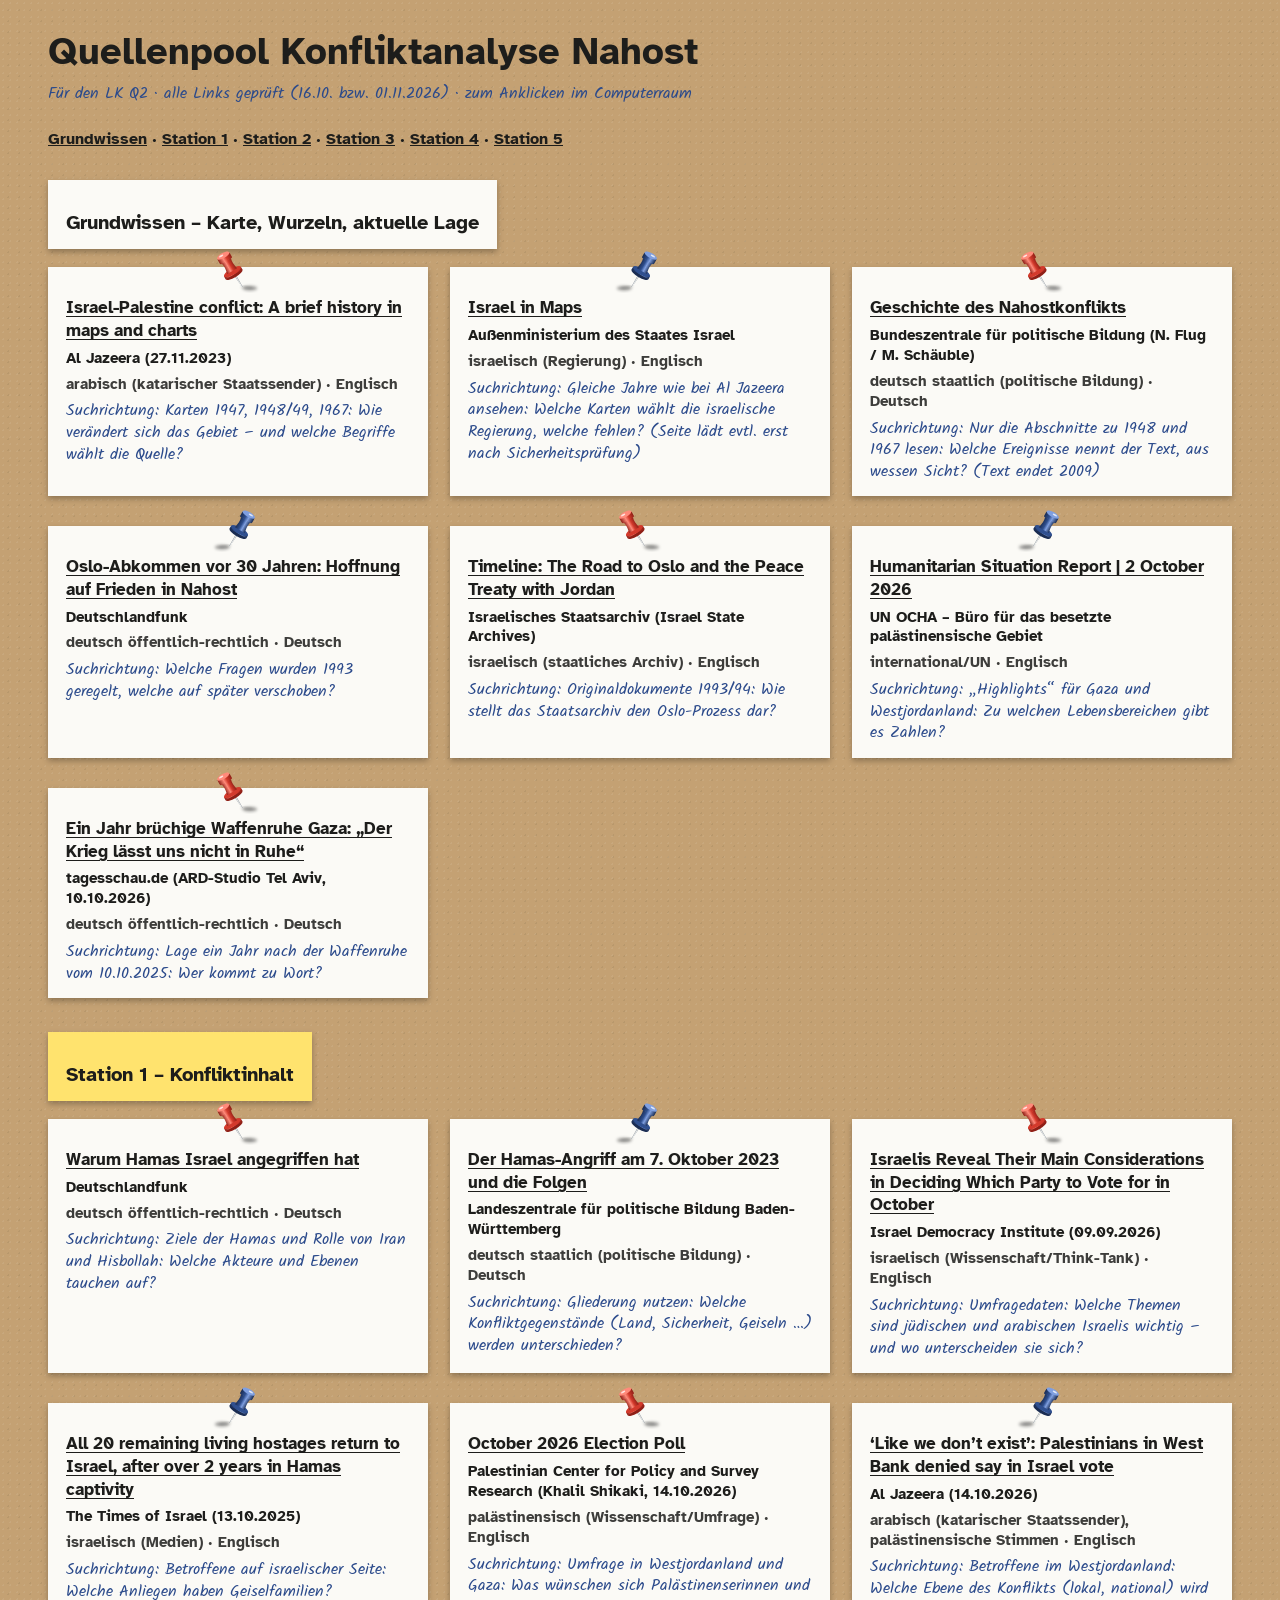
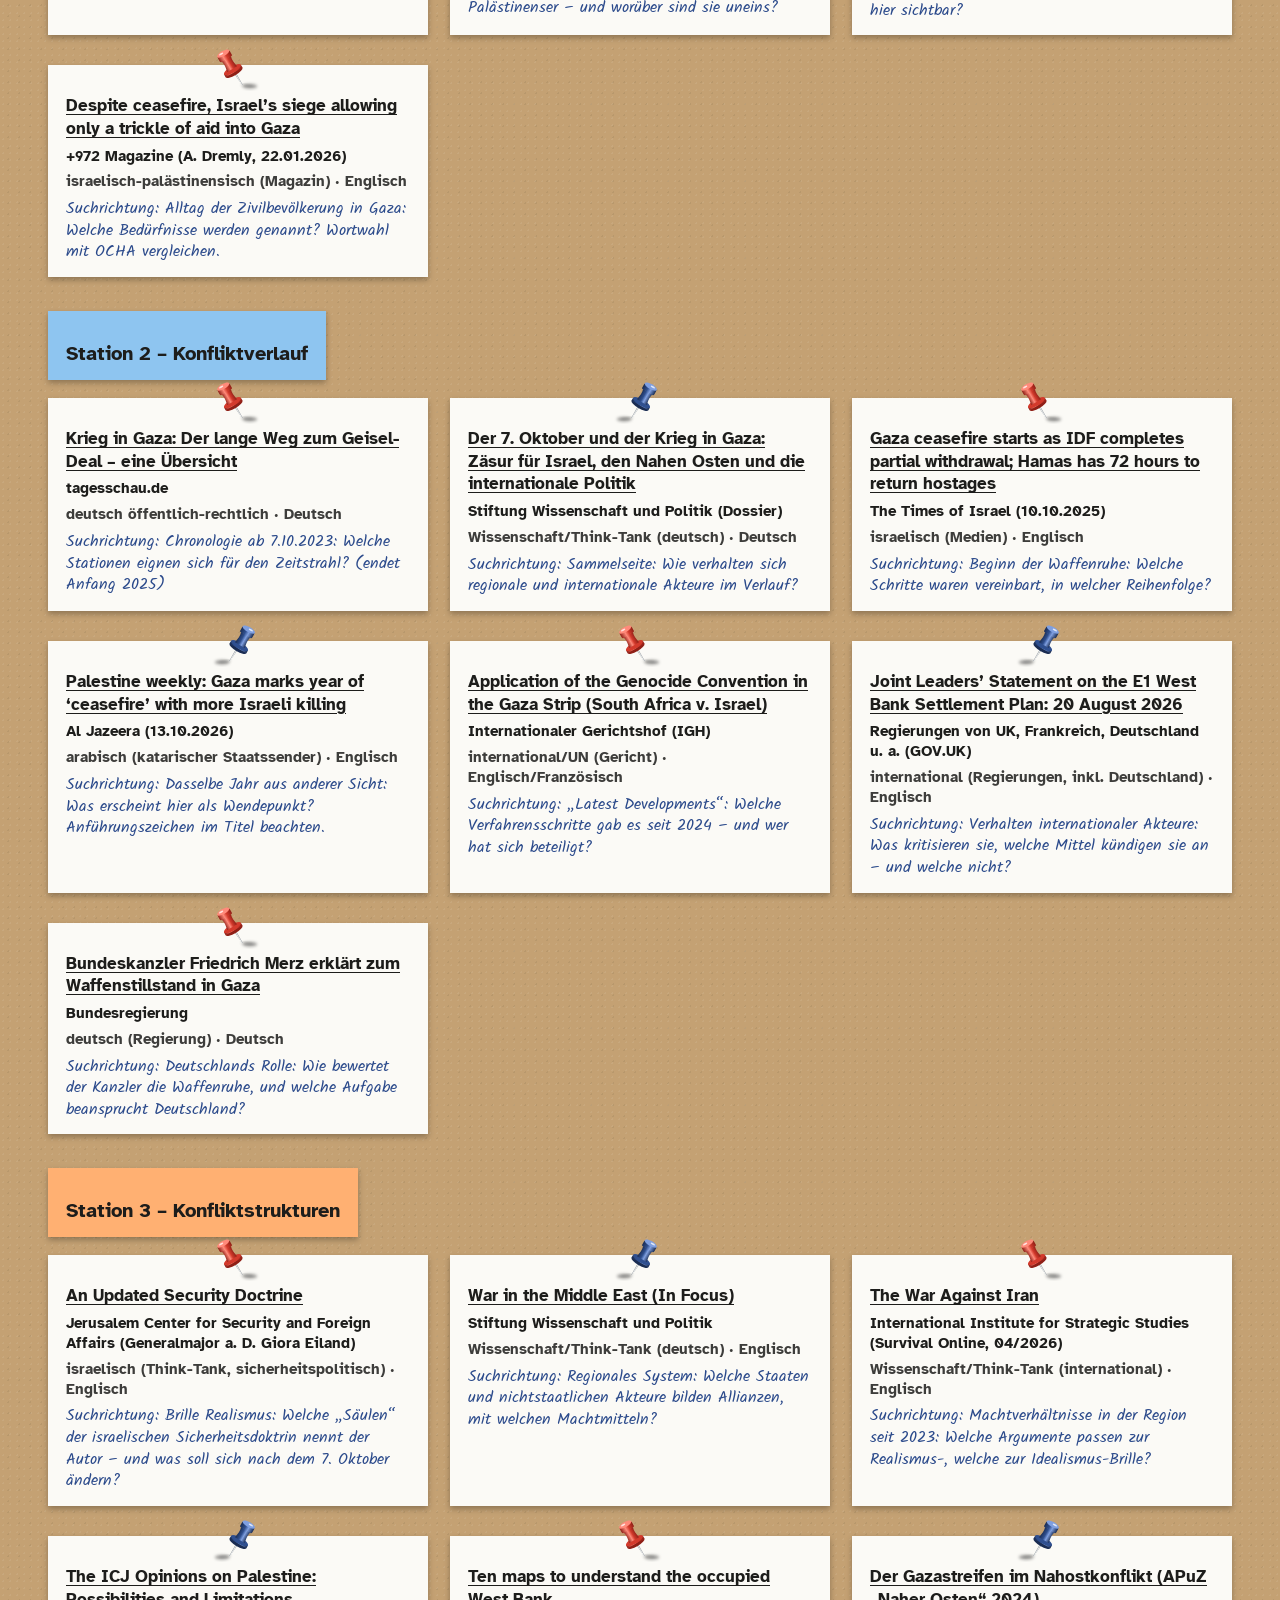
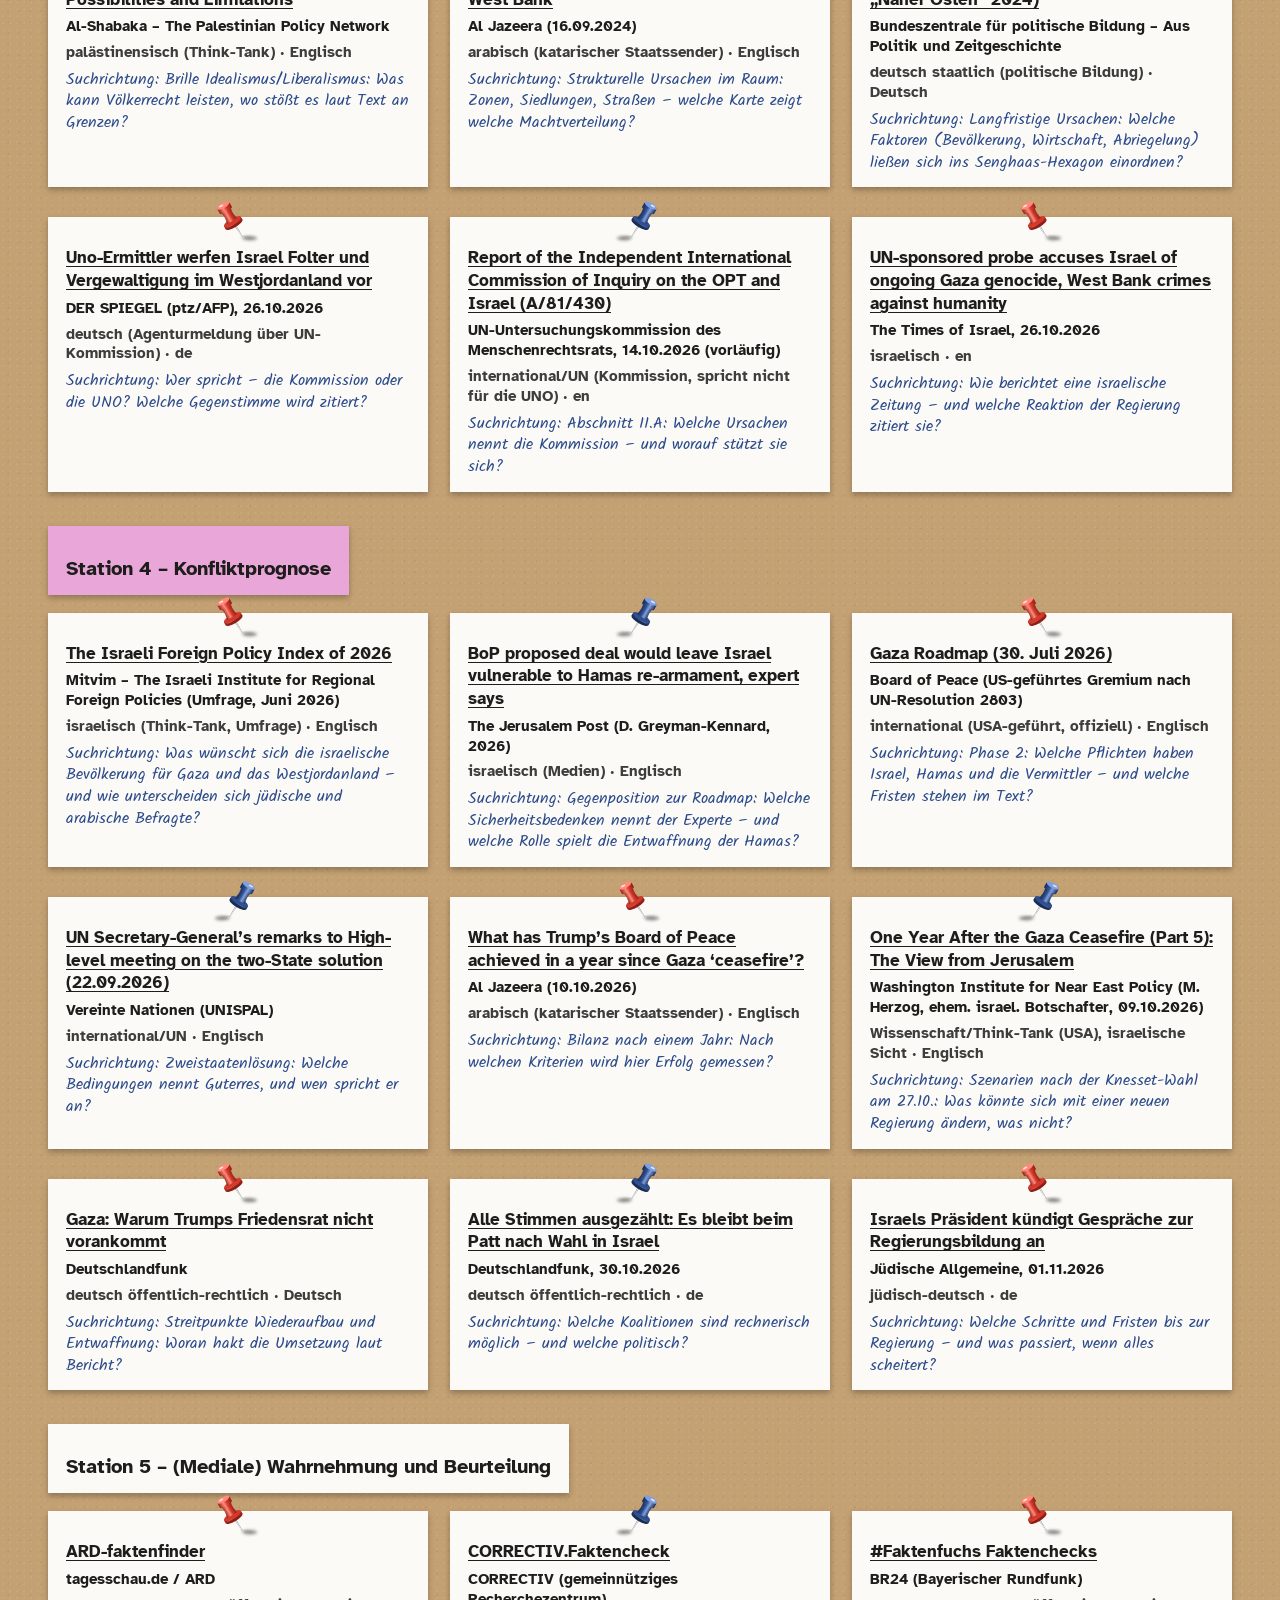
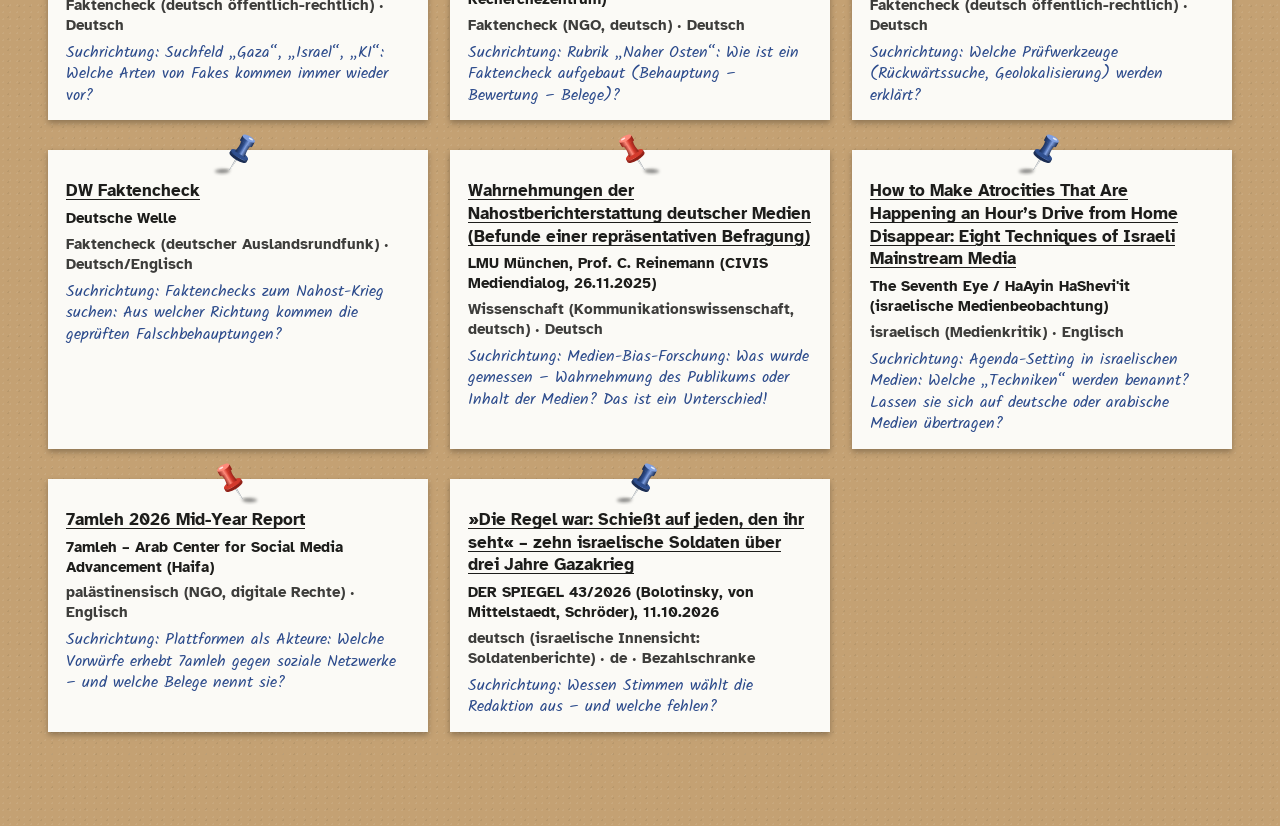
==== quellen/index.html @ c12fe5cb "Add files via upload Ausstellung hochgeladen" ====
<!doctype html><html lang="de"><head><meta charset="utf-8">
<meta name="robots" content="noindex, nofollow">
<meta name="viewport" content="width=device-width,initial-scale=1"><title>Quellenpool – Konfliktanalyse Nahost</title>
<link rel="stylesheet" href="../assets/pinnwand.css"><style>
body{margin:0;padding:28px clamp(14px,4vw,48px) 60px}
h1{font-size:clamp(1.6rem,3vw,2.4rem);margin:0 0 6px} .unter{margin:0 0 18px}
nav{margin:0 0 26px;font-weight:700;line-height:1.9} nav a,li a{color:var(--ink)}
section{margin:0 0 34px} h2{display:inline-block;margin:0 0 18px;padding:10px 18px;font-size:1.25rem}
ul{list-style:none;margin:0;padding:0;display:grid;grid-template-columns:repeat(auto-fill,minmax(300px,1fr));gap:30px 22px}
li{display:flex;flex-direction:column;gap:6px;font-weight:400;line-height:1.35}
li a{font-weight:700;font-size:1.05rem;text-underline-offset:3px} .hg,.pv{font-size:.92rem} .pv{opacity:.85}
</style></head><body class="packpapier">
<h1>Quellenpool Konfliktanalyse Nahost</h1>
<p class="unter hand">Für den LK Q2 · alle Links geprüft (16.10. bzw. 01.11.2026) · zum Anklicken im Computerraum</p>
<nav><a href="#grundwissen">Grundwissen</a> · <a href="#station_1">Station 1</a> · <a href="#station_2">Station 2</a> · <a href="#station_3">Station 3</a> · <a href="#station_4">Station 4</a> · <a href="#station_5">Station 5</a></nav><section id="grundwissen"><h2 class="karte  ohne-nadel">Grundwissen – Karte, Wurzeln, aktuelle Lage</h2><ul><li class="karte "><a href="https://www.aljazeera.com/news/2023/11/27/palestine-and-israel-brief-history-maps-and-charts" target="_blank" rel="noopener">Israel-Palestine conflict: A brief history in maps and charts</a><span class="hg">Al Jazeera (27.11.2023)</span><span class="pv">arabisch (katarischer Staatssender) · Englisch</span><span class="hand">Suchrichtung: Karten 1947, 1948/49, 1967: Wie verändert sich das Gebiet – und welche Begriffe wählt die Quelle?</span></li><li class="karte nadel-blau"><a href="https://www.gov.il/en/pages/israel_in_maps" target="_blank" rel="noopener">Israel in Maps</a><span class="hg">Außenministerium des Staates Israel</span><span class="pv">israelisch (Regierung) · Englisch</span><span class="hand">Suchrichtung: Gleiche Jahre wie bei Al Jazeera ansehen: Welche Karten wählt die israelische Regierung, welche fehlen? (Seite lädt evtl. erst nach Sicherheitsprüfung)</span></li><li class="karte "><a href="https://www.bpb.de/themen/naher-mittlerer-osten/israel/45042/geschichte-des-nahostkonflikts/" target="_blank" rel="noopener">Geschichte des Nahostkonflikts</a><span class="hg">Bundeszentrale für politische Bildung (N. Flug / M. Schäuble)</span><span class="pv">deutsch staatlich (politische Bildung) · Deutsch</span><span class="hand">Suchrichtung: Nur die Abschnitte zu 1948 und 1967 lesen: Welche Ereignisse nennt der Text, aus wessen Sicht? (Text endet 2009)</span></li><li class="karte nadel-blau"><a href="https://www.deutschlandfunk.de/oslo-abkommen-vor-30-jahren-hoffnung-auf-frieden-in-nahost-dlf-1b8aa1fd-100.html" target="_blank" rel="noopener">Oslo-Abkommen vor 30 Jahren: Hoffnung auf Frieden in Nahost</a><span class="hg">Deutschlandfunk</span><span class="pv">deutsch öffentlich-rechtlich · Deutsch</span><span class="hand">Suchrichtung: Welche Fragen wurden 1993 geregelt, welche auf später verschoben?</span></li><li class="karte "><a href="https://catalog.archives.gov.il/site/en/chapter/timeline/" target="_blank" rel="noopener">Timeline: The Road to Oslo and the Peace Treaty with Jordan</a><span class="hg">Israelisches Staatsarchiv (Israel State Archives)</span><span class="pv">israelisch (staatliches Archiv) · Englisch</span><span class="hand">Suchrichtung: Originaldokumente 1993/94: Wie stellt das Staatsarchiv den Oslo-Prozess dar?</span></li><li class="karte nadel-blau"><a href="https://www.ochaopt.org/content/humanitarian-situation-report-2-october-2026" target="_blank" rel="noopener">Humanitarian Situation Report | 2 October 2026</a><span class="hg">UN OCHA – Büro für das besetzte palästinensische Gebiet</span><span class="pv">international/UN · Englisch</span><span class="hand">Suchrichtung: „Highlights“ für Gaza und Westjordanland: Zu welchen Lebensbereichen gibt es Zahlen?</span></li><li class="karte "><a href="https://www.tagesschau.de/ausland/asien/israel-gaza-waffenruhe-112.html" target="_blank" rel="noopener">Ein Jahr brüchige Waffenruhe Gaza: „Der Krieg lässt uns nicht in Ruhe“</a><span class="hg">tagesschau.de (ARD-Studio Tel Aviv, 10.10.2026)</span><span class="pv">deutsch öffentlich-rechtlich · Deutsch</span><span class="hand">Suchrichtung: Lage ein Jahr nach der Waffenruhe vom 10.10.2025: Wer kommt zu Wort?</span></li></ul></section><section id="station_1"><h2 class="karte gelb ohne-nadel">Station 1 – Konfliktinhalt</h2><ul><li class="karte "><a href="https://www.deutschlandfunk.de/israel-gaza-krieg-hamas-iran-hisbollah-100.html" target="_blank" rel="noopener">Warum Hamas Israel angegriffen hat</a><span class="hg">Deutschlandfunk</span><span class="pv">deutsch öffentlich-rechtlich · Deutsch</span><span class="hand">Suchrichtung: Ziele der Hamas und Rolle von Iran und Hisbollah: Welche Akteure und Ebenen tauchen auf?</span></li><li class="karte nadel-blau"><a href="https://www.lpb-bw.de/israel-hamas-7-oktober-2023" target="_blank" rel="noopener">Der Hamas-Angriff am 7. Oktober 2023 und die Folgen</a><span class="hg">Landeszentrale für politische Bildung Baden-Württemberg</span><span class="pv">deutsch staatlich (politische Bildung) · Deutsch</span><span class="hand">Suchrichtung: Gliederung nutzen: Welche Konfliktgegenstände (Land, Sicherheit, Geiseln …) werden unterschieden?</span></li><li class="karte "><a href="https://en.idi.org.il/articles/66177" target="_blank" rel="noopener">Israelis Reveal Their Main Considerations in Deciding Which Party to Vote for in October</a><span class="hg">Israel Democracy Institute (09.09.2026)</span><span class="pv">israelisch (Wissenschaft/Think-Tank) · Englisch</span><span class="hand">Suchrichtung: Umfragedaten: Welche Themen sind jüdischen und arabischen Israelis wichtig – und wo unterscheiden sie sich?</span></li><li class="karte nadel-blau"><a href="https://www.timesofisrael.com/all-20-remaining-living-hostages-return-to-israel-after-over-2-years-in-hamas-captivity/" target="_blank" rel="noopener">All 20 remaining living hostages return to Israel, after over 2 years in Hamas captivity</a><span class="hg">The Times of Israel (13.10.2025)</span><span class="pv">israelisch (Medien) · Englisch</span><span class="hand">Suchrichtung: Betroffene auf israelischer Seite: Welche Anliegen haben Geiselfamilien?</span></li><li class="karte "><a href="https://www.pcpsr.org/en/node/1018" target="_blank" rel="noopener">October 2026 Election Poll</a><span class="hg">Palestinian Center for Policy and Survey Research (Khalil Shikaki, 14.10.2026)</span><span class="pv">palästinensisch (Wissenschaft/Umfrage) · Englisch</span><span class="hand">Suchrichtung: Umfrage in Westjordanland und Gaza: Was wünschen sich Palästinenserinnen und Palästinenser – und worüber sind sie uneins?</span></li><li class="karte nadel-blau"><a href="https://www.aljazeera.com/features/2026/10/14/like-we-dont-exist-palestinians-in-west-bank-denied-say-in-israel-vote" target="_blank" rel="noopener">‘Like we don’t exist’: Palestinians in West Bank denied say in Israel vote</a><span class="hg">Al Jazeera (14.10.2026)</span><span class="pv">arabisch (katarischer Staatssender), palästinensische Stimmen · Englisch</span><span class="hand">Suchrichtung: Betroffene im Westjordanland: Welche Ebene des Konflikts (lokal, national) wird hier sichtbar?</span></li><li class="karte "><a href="https://www.972mag.com/israel-siege-humanitarian-aid-gaza/" target="_blank" rel="noopener">Despite ceasefire, Israel’s siege allowing only a trickle of aid into Gaza</a><span class="hg">+972 Magazine (A. Dremly, 22.01.2026)</span><span class="pv">israelisch-palästinensisch (Magazin) · Englisch</span><span class="hand">Suchrichtung: Alltag der Zivilbevölkerung in Gaza: Welche Bedürfnisse werden genannt? Wortwahl mit OCHA vergleichen.</span></li></ul></section><section id="station_2"><h2 class="karte blau ohne-nadel">Station 2 – Konfliktverlauf</h2><ul><li class="karte "><a href="https://www.tagesschau.de/ausland/korrespondenten/krieg-in-gaza-chronologie-des-geiseldeals-100.html" target="_blank" rel="noopener">Krieg in Gaza: Der lange Weg zum Geisel-Deal – eine Übersicht</a><span class="hg">tagesschau.de</span><span class="pv">deutsch öffentlich-rechtlich · Deutsch</span><span class="hand">Suchrichtung: Chronologie ab 7.10.2023: Welche Stationen eignen sich für den Zeitstrahl? (endet Anfang 2025)</span></li><li class="karte nadel-blau"><a href="https://www.swp-berlin.org/publikation/der-7-oktober-und-der-krieg-in-gaza-zaesur-fuer-israel-den-nahen-osten-und-die-internationale-politik" target="_blank" rel="noopener">Der 7. Oktober und der Krieg in Gaza: Zäsur für Israel, den Nahen Osten und die internationale Politik</a><span class="hg">Stiftung Wissenschaft und Politik (Dossier)</span><span class="pv">Wissenschaft/Think-Tank (deutsch) · Deutsch</span><span class="hand">Suchrichtung: Sammelseite: Wie verhalten sich regionale und internationale Akteure im Verlauf?</span></li><li class="karte "><a href="https://www.timesofisrael.com/gaza-ceasefire-starts-as-idf-completes-partial-withdrawal-hamas-has-72-hours-to-return-hostages/" target="_blank" rel="noopener">Gaza ceasefire starts as IDF completes partial withdrawal; Hamas has 72 hours to return hostages</a><span class="hg">The Times of Israel (10.10.2025)</span><span class="pv">israelisch (Medien) · Englisch</span><span class="hand">Suchrichtung: Beginn der Waffenruhe: Welche Schritte waren vereinbart, in welcher Reihenfolge?</span></li><li class="karte nadel-blau"><a href="https://www.aljazeera.com/news/2026/10/13/palestine-weekly-gaza-marks-year-of-ceasefire-with-more-israeli-killing" target="_blank" rel="noopener">Palestine weekly: Gaza marks year of ‘ceasefire’ with more Israeli killing</a><span class="hg">Al Jazeera (13.10.2026)</span><span class="pv">arabisch (katarischer Staatssender) · Englisch</span><span class="hand">Suchrichtung: Dasselbe Jahr aus anderer Sicht: Was erscheint hier als Wendepunkt? Anführungszeichen im Titel beachten.</span></li><li class="karte "><a href="https://www.icj-cij.org/case/192" target="_blank" rel="noopener">Application of the Genocide Convention in the Gaza Strip (South Africa v. Israel)</a><span class="hg">Internationaler Gerichtshof (IGH)</span><span class="pv">international/UN (Gericht) · Englisch/Französisch</span><span class="hand">Suchrichtung: „Latest Developments“: Welche Verfahrensschritte gab es seit 2024 – und wer hat sich beteiligt?</span></li><li class="karte nadel-blau"><a href="https://www.gov.uk/government/news/joint-statement-from-the-leaders-of-the-united-kingdom-france-germany-italy-the-netherlands-canada-and-norway-on-the-e1-west-bank-settlement-plan" target="_blank" rel="noopener">Joint Leaders’ Statement on the E1 West Bank Settlement Plan: 20 August 2026</a><span class="hg">Regierungen von UK, Frankreich, Deutschland u. a. (GOV.UK)</span><span class="pv">international (Regierungen, inkl. Deutschland) · Englisch</span><span class="hand">Suchrichtung: Verhalten internationaler Akteure: Was kritisieren sie, welche Mittel kündigen sie an – und welche nicht?</span></li><li class="karte "><a href="https://www.bundesregierung.de/breg-de/aktuelles/bundeskanzler-friedrich-merz-erklaert-zum-waffenstillstand-in-gaza-2388480" target="_blank" rel="noopener">Bundeskanzler Friedrich Merz erklärt zum Waffenstillstand in Gaza</a><span class="hg">Bundesregierung</span><span class="pv">deutsch (Regierung) · Deutsch</span><span class="hand">Suchrichtung: Deutschlands Rolle: Wie bewertet der Kanzler die Waffenruhe, und welche Aufgabe beansprucht Deutschland?</span></li></ul></section><section id="station_3"><h2 class="karte apricot ohne-nadel">Station 3 – Konfliktstrukturen</h2><ul><li class="karte "><a href="https://jcfa.org/an-updated-security-doctrine/" target="_blank" rel="noopener">An Updated Security Doctrine</a><span class="hg">Jerusalem Center for Security and Foreign Affairs (Generalmajor a. D. Giora Eiland)</span><span class="pv">israelisch (Think-Tank, sicherheitspolitisch) · Englisch</span><span class="hand">Suchrichtung: Brille Realismus: Welche „Säulen“ der israelischen Sicherheitsdoktrin nennt der Autor – und was soll sich nach dem 7. Oktober ändern?</span></li><li class="karte nadel-blau"><a href="https://swp-berlin.org/en/topics/in-focus/in-focus/krieg-in-nahost" target="_blank" rel="noopener">War in the Middle East (In Focus)</a><span class="hg">Stiftung Wissenschaft und Politik</span><span class="pv">Wissenschaft/Think-Tank (deutsch) · Englisch</span><span class="hand">Suchrichtung: Regionales System: Welche Staaten und nichtstaatlichen Akteure bilden Allianzen, mit welchen Machtmitteln?</span></li><li class="karte "><a href="https://www.iiss.org/online-analysis/survival-online/2026/04/the-war-against-iran/" target="_blank" rel="noopener">The War Against Iran</a><span class="hg">International Institute for Strategic Studies (Survival Online, 04/2026)</span><span class="pv">Wissenschaft/Think-Tank (international) · Englisch</span><span class="hand">Suchrichtung: Machtverhältnisse in der Region seit 2023: Welche Argumente passen zur Realismus-, welche zur Idealismus-Brille?</span></li><li class="karte nadel-blau"><a href="https://al-shabaka.org/briefs/the-icj-opinions-on-palestine-possibilities-and-limitations/" target="_blank" rel="noopener">The ICJ Opinions on Palestine: Possibilities and Limitations</a><span class="hg">Al-Shabaka – The Palestinian Policy Network</span><span class="pv">palästinensisch (Think-Tank) · Englisch</span><span class="hand">Suchrichtung: Brille Idealismus/Liberalismus: Was kann Völkerrecht leisten, wo stößt es laut Text an Grenzen?</span></li><li class="karte "><a href="https://www.aljazeera.com/news/2024/9/16/ten-maps-to-understand-the-occupied-west-bank" target="_blank" rel="noopener">Ten maps to understand the occupied West Bank</a><span class="hg">Al Jazeera (16.09.2024)</span><span class="pv">arabisch (katarischer Staatssender) · Englisch</span><span class="hand">Suchrichtung: Strukturelle Ursachen im Raum: Zonen, Siedlungen, Straßen – welche Karte zeigt welche Machtverteilung?</span></li><li class="karte nadel-blau"><a href="https://www.bpb.de/shop/zeitschriften/apuz/naher-osten-2024/546377/der-gazastreifen-im-nahostkonflikt/" target="_blank" rel="noopener">Der Gazastreifen im Nahostkonflikt (APuZ „Naher Osten“ 2024)</a><span class="hg">Bundeszentrale für politische Bildung – Aus Politik und Zeitgeschichte</span><span class="pv">deutsch staatlich (politische Bildung) · Deutsch</span><span class="hand">Suchrichtung: Langfristige Ursachen: Welche Faktoren (Bevölkerung, Wirtschaft, Abriegelung) ließen sich ins Senghaas-Hexagon einordnen?</span></li><li class="karte "><a href="https://www.spiegel.de/ausland/westjordanland-uno-ermittler-werfen-israel-folter-und-vergewaltigung-vor-a-8a7fa81c-7110-4456-ba5a-dcefe6b75bc8" target="_blank" rel="noopener">Uno-Ermittler werfen Israel Folter und Vergewaltigung im Westjordanland vor</a><span class="hg">DER SPIEGEL (ptz/AFP), 26.10.2026</span><span class="pv">deutsch (Agenturmeldung über UN-Kommission) · de</span><span class="hand">Suchrichtung: Wer spricht – die Kommission oder die UNO? Welche Gegenstimme wird zitiert?</span></li><li class="karte nadel-blau"><a href="https://www.ohchr.org/sites/default/files/documents/hrbodies/hrcouncil/coiopt/ga-81-430-auv.pdf" target="_blank" rel="noopener">Report of the Independent International Commission of Inquiry on the OPT and Israel (A/81/430)</a><span class="hg">UN-Untersuchungskommission des Menschenrechtsrats, 14.10.2026 (vorläufig)</span><span class="pv">international/UN (Kommission, spricht nicht für die UNO) · en</span><span class="hand">Suchrichtung: Abschnitt II.A: Welche Ursachen nennt die Kommission – und worauf stützt sie sich?</span></li><li class="karte "><a href="https://www.timesofisrael.com/un-sponsored-probe-accuses-israel-of-ongoing-gaza-genocide-west-bank-crimes-against-humanity/" target="_blank" rel="noopener">UN-sponsored probe accuses Israel of ongoing Gaza genocide, West Bank crimes against humanity</a><span class="hg">The Times of Israel, 26.10.2026</span><span class="pv">israelisch · en</span><span class="hand">Suchrichtung: Wie berichtet eine israelische Zeitung – und welche Reaktion der Regierung zitiert sie?</span></li></ul></section><section id="station_4"><h2 class="karte rose ohne-nadel">Station 4 – Konfliktprognose</h2><ul><li class="karte "><a href="https://mitvim.org.il/en/publication/the-israeli-foreign-policy-index-of-2026/" target="_blank" rel="noopener">The Israeli Foreign Policy Index of 2026</a><span class="hg">Mitvim – The Israeli Institute for Regional Foreign Policies (Umfrage, Juni 2026)</span><span class="pv">israelisch (Think-Tank, Umfrage) · Englisch</span><span class="hand">Suchrichtung: Was wünscht sich die israelische Bevölkerung für Gaza und das Westjordanland – und wie unterscheiden sich jüdische und arabische Befragte?</span></li><li class="karte nadel-blau"><a href="https://www.jpost.com/israel-news/defense-news/article-905086" target="_blank" rel="noopener">BoP proposed deal would leave Israel vulnerable to Hamas re-armament, expert says</a><span class="hg">The Jerusalem Post (D. Greyman-Kennard, 2026)</span><span class="pv">israelisch (Medien) · Englisch</span><span class="hand">Suchrichtung: Gegenposition zur Roadmap: Welche Sicherheitsbedenken nennt der Experte – und welche Rolle spielt die Entwaffnung der Hamas?</span></li><li class="karte "><a href="https://boardofpeace.org/gaza-roadmap" target="_blank" rel="noopener">Gaza Roadmap (30. Juli 2026)</a><span class="hg">Board of Peace (US-geführtes Gremium nach UN-Resolution 2803)</span><span class="pv">international (USA-geführt, offiziell) · Englisch</span><span class="hand">Suchrichtung: Phase 2: Welche Pflichten haben Israel, Hamas und die Vermittler – und welche Fristen stehen im Text?</span></li><li class="karte nadel-blau"><a href="https://www.un.org/unispal/document/sg-statement-22sep26" target="_blank" rel="noopener">UN Secretary-General’s remarks to High-level meeting on the two-State solution (22.09.2026)</a><span class="hg">Vereinte Nationen (UNISPAL)</span><span class="pv">international/UN · Englisch</span><span class="hand">Suchrichtung: Zweistaatenlösung: Welche Bedingungen nennt Guterres, und wen spricht er an?</span></li><li class="karte "><a href="https://www.aljazeera.com/news/2026/10/10/what-has-trumps-board-of-peace-achieved-in-a-year-since-gaza" target="_blank" rel="noopener">What has Trump’s Board of Peace achieved in a year since Gaza ‘ceasefire’?</a><span class="hg">Al Jazeera (10.10.2026)</span><span class="pv">arabisch (katarischer Staatssender) · Englisch</span><span class="hand">Suchrichtung: Bilanz nach einem Jahr: Nach welchen Kriterien wird hier Erfolg gemessen?</span></li><li class="karte nadel-blau"><a href="https://www.washingtoninstitute.org/policy-analysis/one-year-after-gaza-ceasefire-part-5-view-jerusalem" target="_blank" rel="noopener">One Year After the Gaza Ceasefire (Part 5): The View from Jerusalem</a><span class="hg">Washington Institute for Near East Policy (M. Herzog, ehem. israel. Botschafter, 09.10.2026)</span><span class="pv">Wissenschaft/Think-Tank (USA), israelische Sicht · Englisch</span><span class="hand">Suchrichtung: Szenarien nach der Knesset-Wahl am 27.10.: Was könnte sich mit einer neuen Regierung ändern, was nicht?</span></li><li class="karte "><a href="https://www.deutschlandfunk.de/gaza-friedensrat-trump-wiederaufbau-perspektive-100.html" target="_blank" rel="noopener">Gaza: Warum Trumps Friedensrat nicht vorankommt</a><span class="hg">Deutschlandfunk</span><span class="pv">deutsch öffentlich-rechtlich · Deutsch</span><span class="hand">Suchrichtung: Streitpunkte Wiederaufbau und Entwaffnung: Woran hakt die Umsetzung laut Bericht?</span></li><li class="karte nadel-blau"><a href="https://www.deutschlandfunk.de/alle-stimmen-ausgezaehlt-es-bleibt-beim-patt-nach-wahl-in-israel-104.html" target="_blank" rel="noopener">Alle Stimmen ausgezählt: Es bleibt beim Patt nach Wahl in Israel</a><span class="hg">Deutschlandfunk, 30.10.2026</span><span class="pv">deutsch öffentlich-rechtlich · de</span><span class="hand">Suchrichtung: Welche Koalitionen sind rechnerisch möglich – und welche politisch?</span></li><li class="karte "><a href="https://www.juedische-allgemeine.de/israel/israels-praesident-kuendigt-gespraeche-zur-regierungsbildung-an/" target="_blank" rel="noopener">Israels Präsident kündigt Gespräche zur Regierungsbildung an</a><span class="hg">Jüdische Allgemeine, 01.11.2026</span><span class="pv">jüdisch-deutsch · de</span><span class="hand">Suchrichtung: Welche Schritte und Fristen bis zur Regierung – und was passiert, wenn alles scheitert?</span></li></ul></section><section id="station_5"><h2 class="karte  ohne-nadel">Station 5 – (Mediale) Wahrnehmung und Beurteilung</h2><ul><li class="karte "><a href="https://www.tagesschau.de/faktenfinder" target="_blank" rel="noopener">ARD-faktenfinder</a><span class="hg">tagesschau.de / ARD</span><span class="pv">Faktencheck (deutsch öffentlich-rechtlich) · Deutsch</span><span class="hand">Suchrichtung: Suchfeld „Gaza“, „Israel“, „KI“: Welche Arten von Fakes kommen immer wieder vor?</span></li><li class="karte nadel-blau"><a href="https://correctiv.org/faktencheck/" target="_blank" rel="noopener">CORRECTIV.Faktencheck</a><span class="hg">CORRECTIV (gemeinnütziges Recherchezentrum)</span><span class="pv">Faktencheck (NGO, deutsch) · Deutsch</span><span class="hand">Suchrichtung: Rubrik „Naher Osten“: Wie ist ein Faktencheck aufgebaut (Behauptung – Bewertung – Belege)?</span></li><li class="karte "><a href="https://www.br.de/nachrichten/faktenfuchs-faktencheck,QzSIzl3" target="_blank" rel="noopener">#Faktenfuchs Faktenchecks</a><span class="hg">BR24 (Bayerischer Rundfunk)</span><span class="pv">Faktencheck (deutsch öffentlich-rechtlich) · Deutsch</span><span class="hand">Suchrichtung: Welche Prüfwerkzeuge (Rückwärtssuche, Geolokalisierung) werden erklärt?</span></li><li class="karte nadel-blau"><a href="https://www.dw.com/de/faktencheck/t-56578552" target="_blank" rel="noopener">DW Faktencheck</a><span class="hg">Deutsche Welle</span><span class="pv">Faktencheck (deutscher Auslandsrundfunk) · Deutsch/Englisch</span><span class="hand">Suchrichtung: Faktenchecks zum Nahost-Krieg suchen: Aus welcher Richtung kommen die geprüften Falschbehauptungen?</span></li><li class="karte "><a href="https://www.civismedia.eu/wp-content/uploads/2025/11/Erste-Befunde-Medienvertrauen-Nahost-II-Reinemann-LMU_.pdf" target="_blank" rel="noopener">Wahrnehmungen der Nahostberichterstattung deutscher Medien (Befunde einer repräsentativen Befragung)</a><span class="hg">LMU München, Prof. C. Reinemann (CIVIS Mediendialog, 26.11.2025)</span><span class="pv">Wissenschaft (Kommunikationswissenschaft, deutsch) · Deutsch</span><span class="hand">Suchrichtung: Medien-Bias-Forschung: Was wurde gemessen – Wahrnehmung des Publikums oder Inhalt der Medien? Das ist ein Unterschied!</span></li><li class="karte nadel-blau"><a href="https://the7eye.org.il/560629" target="_blank" rel="noopener">How to Make Atrocities That Are Happening an Hour’s Drive from Home Disappear: Eight Techniques of Israeli Mainstream Media</a><span class="hg">The Seventh Eye / HaAyin HaShevi&#x27;it (israelische Medienbeobachtung)</span><span class="pv">israelisch (Medienkritik) · Englisch</span><span class="hand">Suchrichtung: Agenda-Setting in israelischen Medien: Welche „Techniken“ werden benannt? Lassen sie sich auf deutsche oder arabische Medien übertragen?</span></li><li class="karte "><a href="https://7amleh.org/mid26/en/" target="_blank" rel="noopener">7amleh 2026 Mid-Year Report</a><span class="hg">7amleh – Arab Center for Social Media Advancement (Haifa)</span><span class="pv">palästinensisch (NGO, digitale Rechte) · Englisch</span><span class="hand">Suchrichtung: Plattformen als Akteure: Welche Vorwürfe erhebt 7amleh gegen soziale Netzwerke – und welche Belege nennt sie?</span></li><li class="karte nadel-blau"><a href="https://www.spiegel.de/ausland/gazakrieg-zehn-israelische-soldaten-ueber-rachegefuehle-schiessbefehle-und-kollateralschaeden-a-f7e5277e-6f36-4432-9459-23bf7800b233" target="_blank" rel="noopener">»Die Regel war: Schießt auf jeden, den ihr seht« – zehn israelische Soldaten über drei Jahre Gazakrieg</a><span class="hg">DER SPIEGEL 43/2026 (Bolotinsky, von Mittelstaedt, Schröder), 11.10.2026</span><span class="pv">deutsch (israelische Innensicht: Soldatenberichte) · de · Bezahlschranke</span><span class="hand">Suchrichtung: Wessen Stimmen wählt die Redaktion aus – und welche fehlen?</span></li></ul></section></body></html>
---- assets/pinnwand.css ----
/* Welt F2 „Pinnwand“ – gemeinsame Basis aller Ausstellungsseiten.
   Druckschrift: Atkinson Hyperlegible (Braille Institute, OFL) · Handschrift: Kalam (ITF, OFL) */
@font-face{font-family:'Atkinson Hyperlegible';src:url(fonts/AtkinsonHyperlegible-Regular.ttf) format('truetype');font-weight:400;font-style:normal;font-display:swap}
@font-face{font-family:'Atkinson Hyperlegible';src:url(fonts/AtkinsonHyperlegible-Bold.ttf) format('truetype');font-weight:700;font-style:normal;font-display:swap}
@font-face{font-family:'Atkinson Hyperlegible';src:url(fonts/AtkinsonHyperlegible-Italic.ttf) format('truetype');font-weight:400;font-style:italic;font-display:swap}
@font-face{font-family:'Atkinson Hyperlegible';src:url(fonts/AtkinsonHyperlegible-BoldItalic.ttf) format('truetype');font-weight:700;font-style:italic;font-display:swap}
@font-face{font-family:Kalam;src:url(fonts/Kalam-Regular.ttf) format('truetype');font-weight:400;font-display:swap}
@font-face{font-family:Kalam;src:url(fonts/Kalam-Bold.ttf) format('truetype');font-weight:700;font-display:swap}

:root{
  --packpapier:#c4a173; --ink:#1d1d1b; --tinte:#2b4a8b; --signal:#c62828;
  --k-weiss:#fbfaf6; --k-gelb:#ffe36e; --k-blau:#8ec5f0; --k-apricot:#ffb072; --k-rose:#e9a6d8;
  --font-druck:'Atkinson Hyperlegible',system-ui,sans-serif; --font-hand:Kalam,'Comic Sans MS',cursive;
  --schatten:0 3px 6px rgba(0,0,0,.28);
}
*{box-sizing:border-box}
html{font-family:var(--font-druck);color:var(--ink)}
::selection{background:var(--k-gelb);color:var(--ink)}
:focus-visible{outline:3px solid var(--tinte);outline-offset:3px}
.packpapier{background-color:var(--packpapier);
  background-image:radial-gradient(rgba(255,255,255,.07) 1px,transparent 1px),radial-gradient(rgba(0,0,0,.06) 1px,transparent 1px);
  background-size:7px 7px,11px 11px;background-position:0 0,3px 5px}
/* Metaplan-Karte: Form trägt Bedeutung (rechteck | oval | wolke | kreis), Farbe nie allein */
.karte{position:relative;background:var(--k-weiss);box-shadow:var(--schatten);font-weight:700;padding:30px 18px 14px}
.karte.oval{border-radius:50%/42%}
.karte.wolke{border-radius:40px 60px 50px 70px/50px 40px 70px 50px}
.karte.kreis{border-radius:50%}
.karte.gelb{background:var(--k-gelb)}.karte.blau{background:var(--k-blau)}.karte.apricot{background:var(--k-apricot)}.karte.rose{background:var(--k-rose)}
/* Pinnwandnadel: schräg, mit Stahlnadel und Schatten. .nadel-blau für Wechsel */
.karte::before{content:'';position:absolute;top:-26px;left:50%;width:48px;height:52px;margin-left:-26px;
  background:url(pin-rot.svg) no-repeat center/contain;z-index:3;pointer-events:none}
.karte.nadel-blau::before{background-image:url(pin-blau.svg);transform:scaleX(-1)}
.karte.ohne-nadel::before{display:none}
.hand{font-family:var(--font-hand);font-weight:400;color:var(--tinte)}
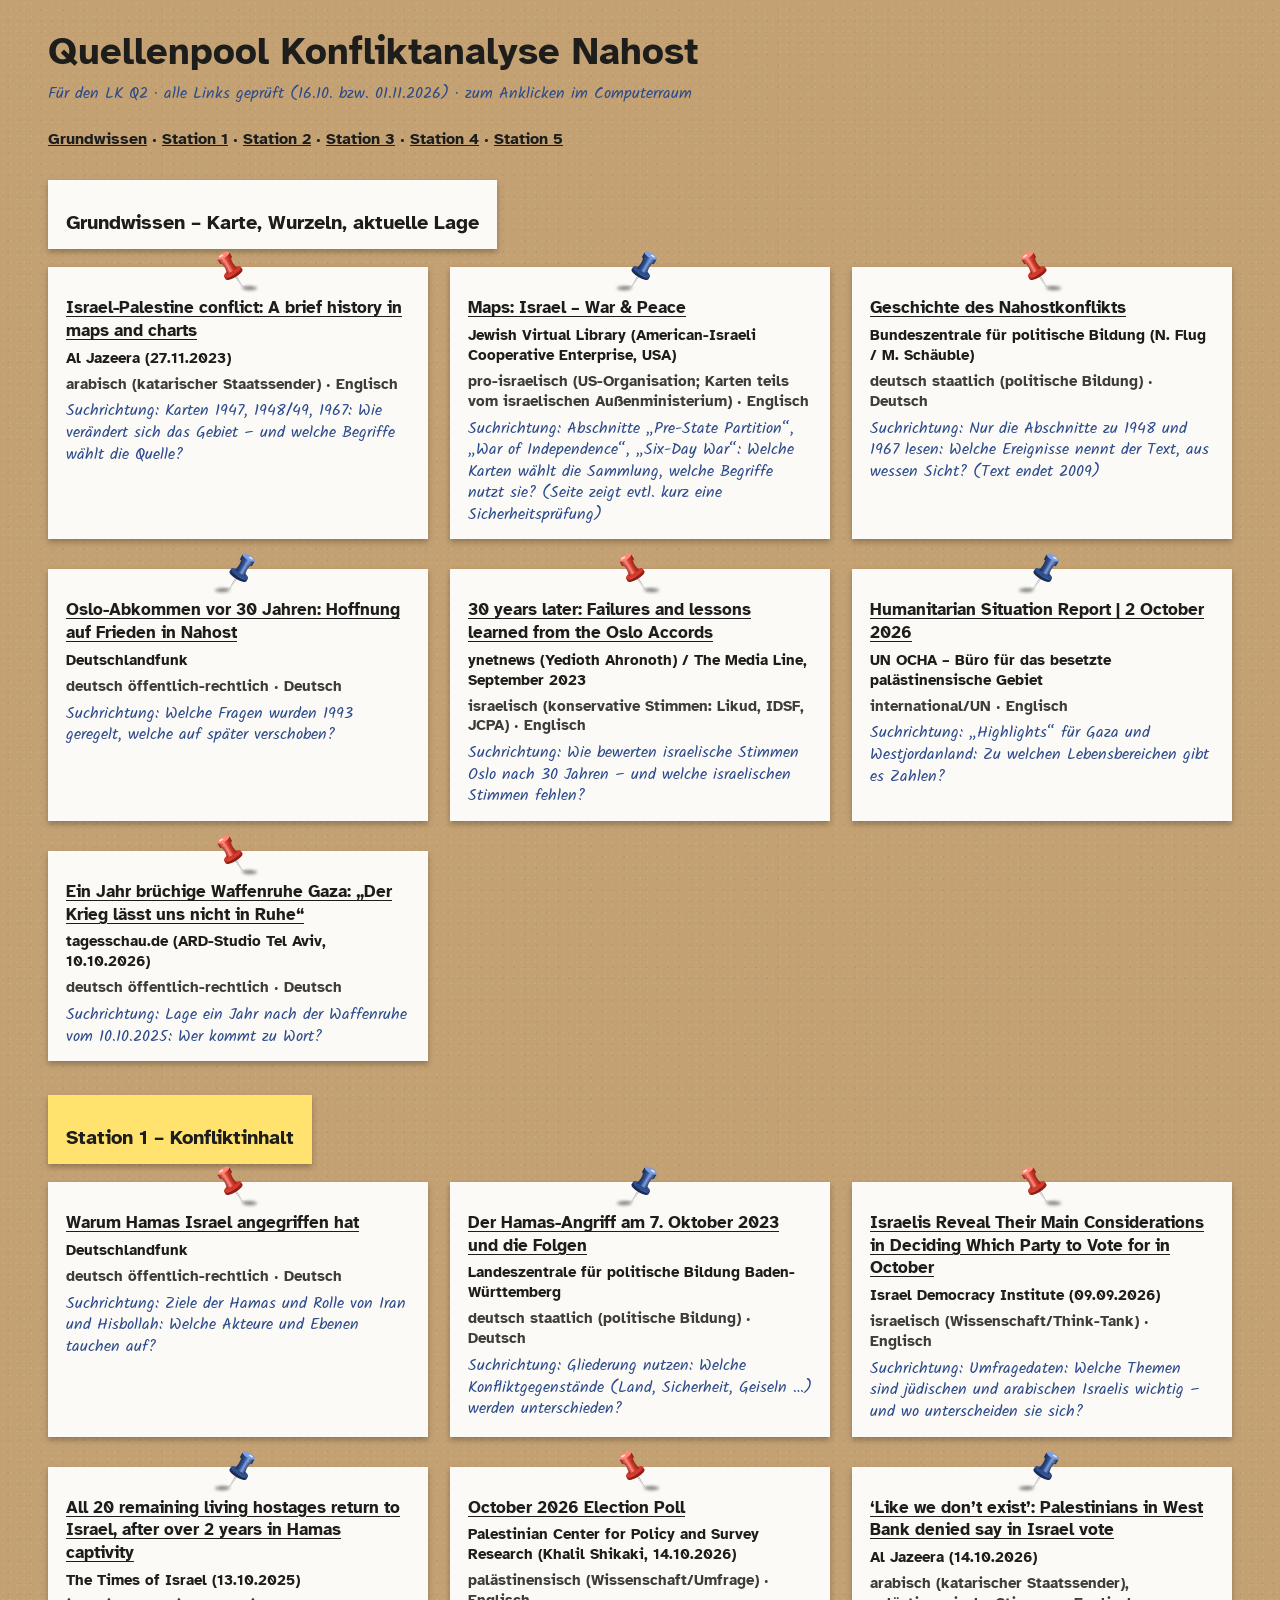
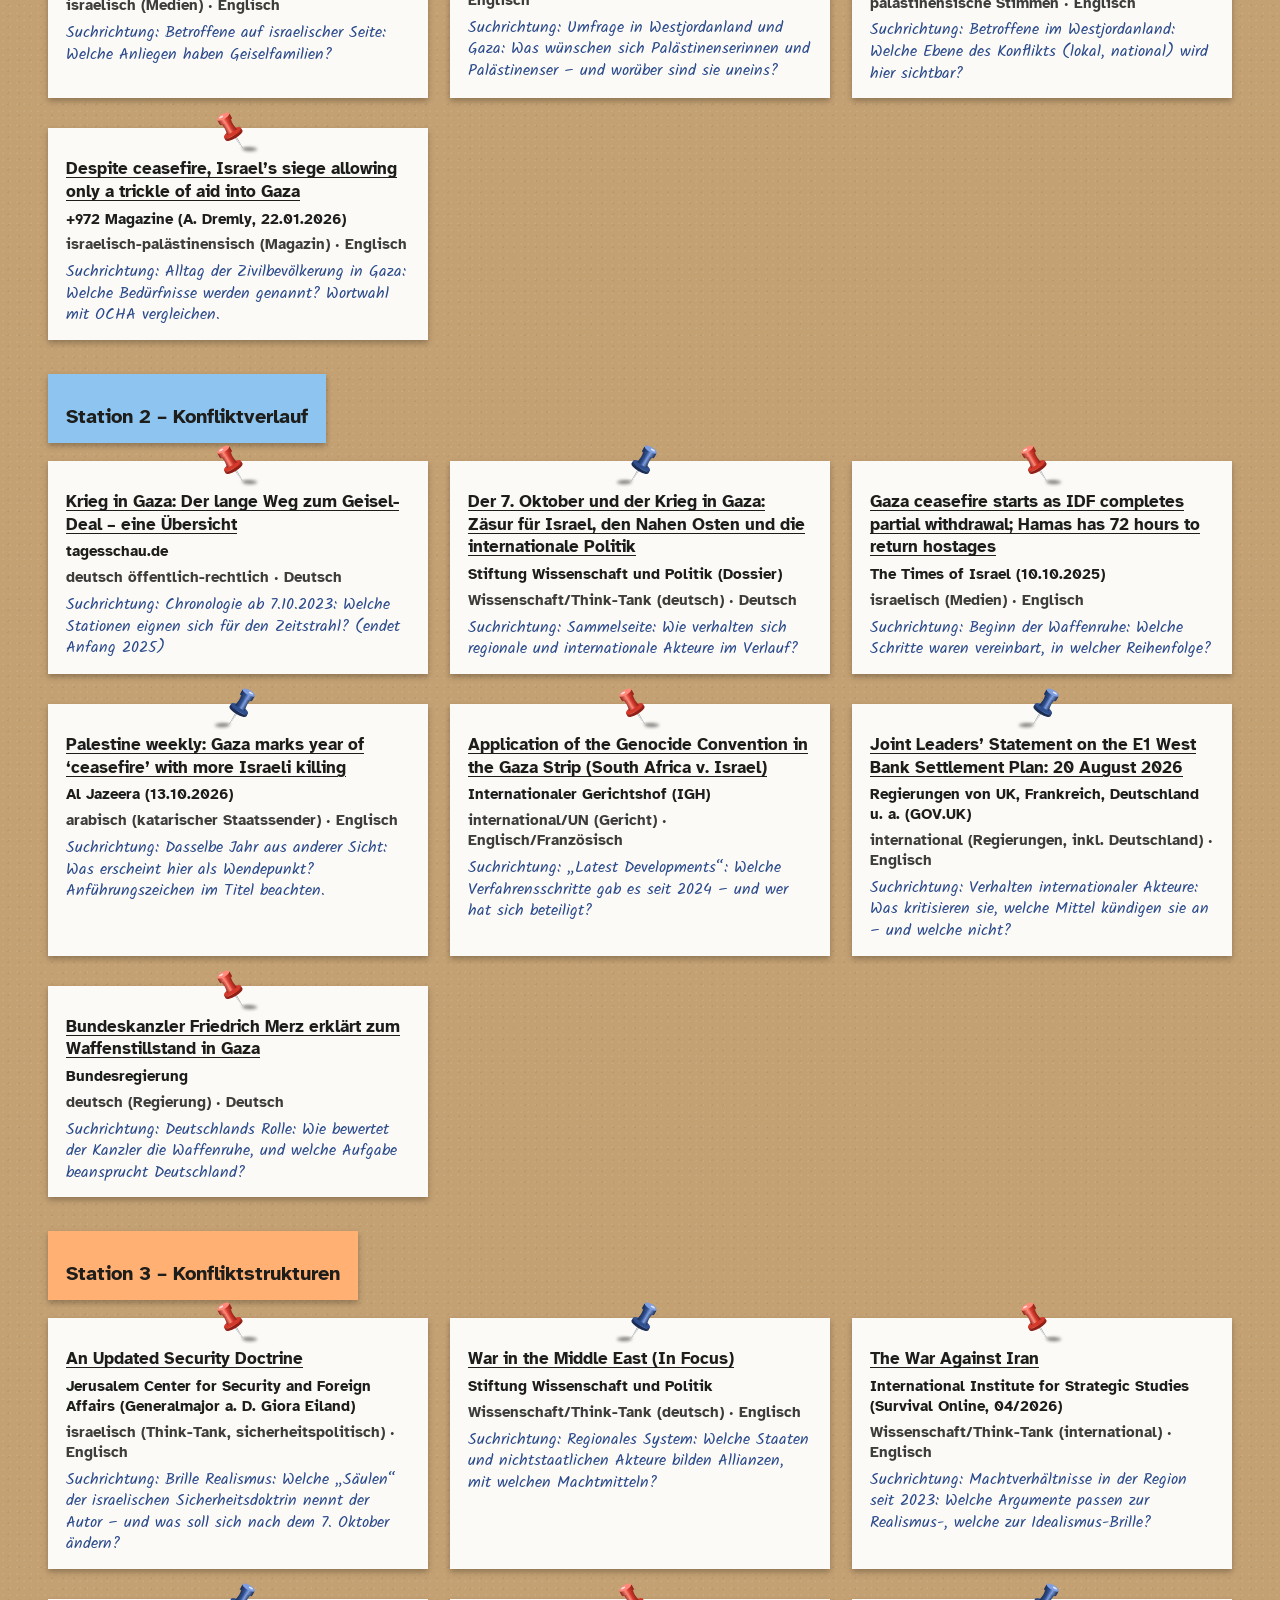
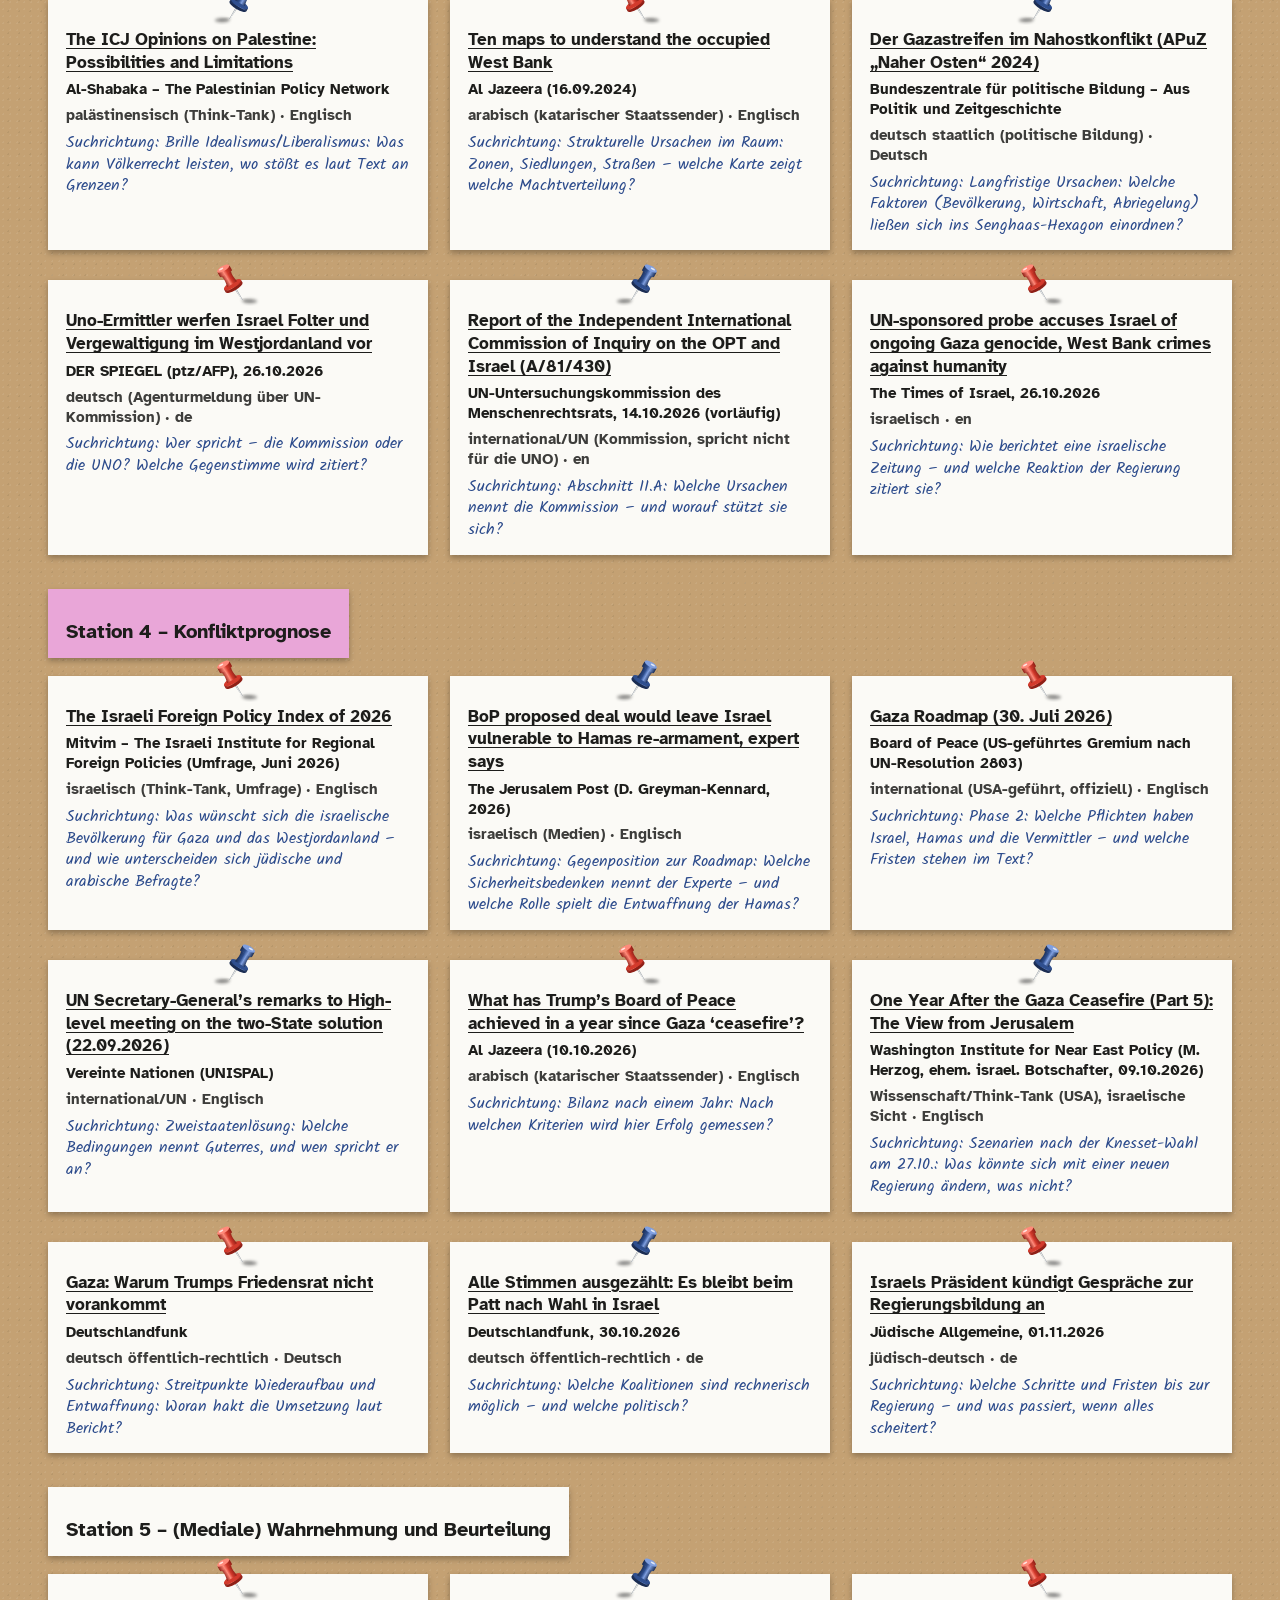
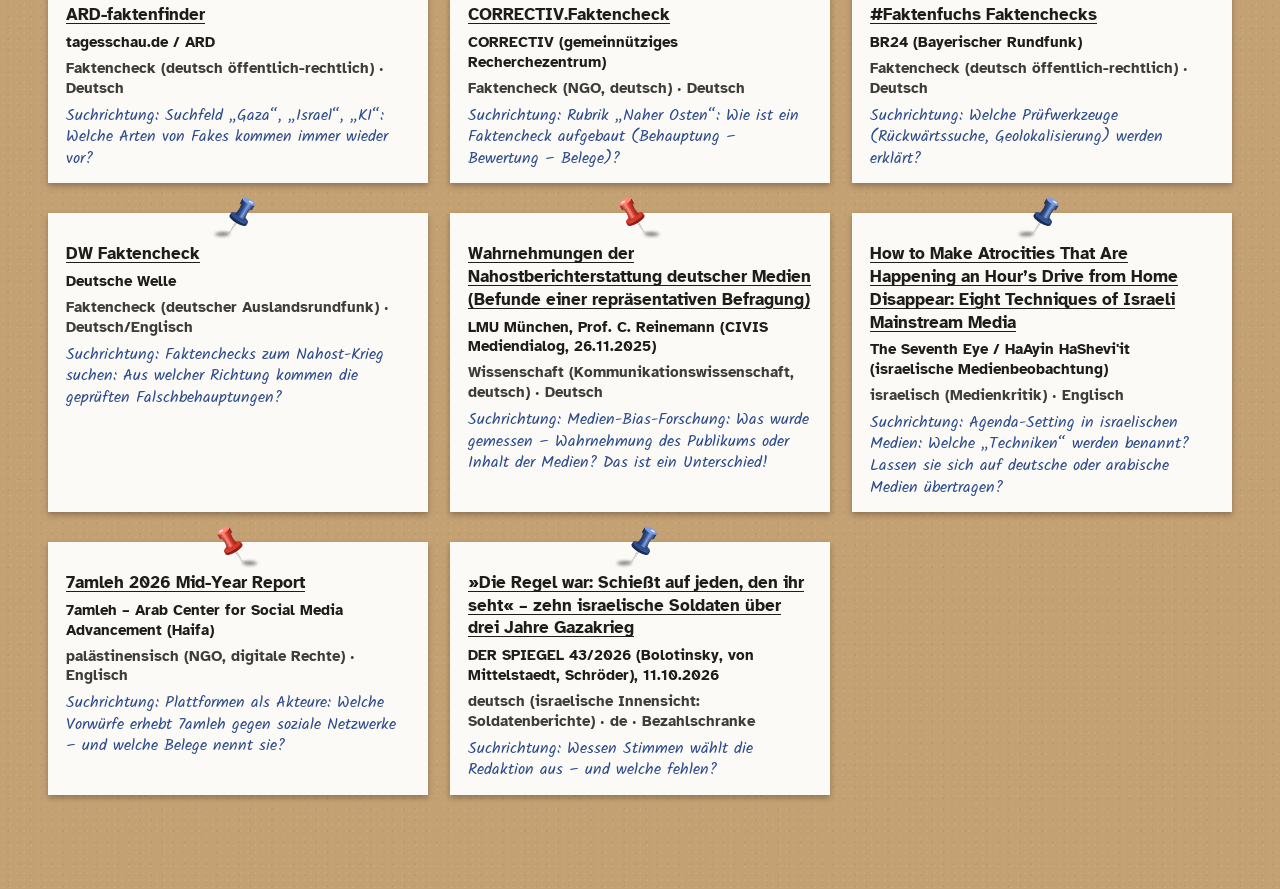
==== commit 0f07b6a7: "Add files via upload" ====
--- a/quellen/index.html
+++ b/quellen/index.html
@@ -1,5 +1,4 @@
-<!doctype html><html lang="de"><head><meta charset="utf-8">
-<meta name="robots" content="noindex, nofollow">
+<!doctype html><html lang="de"><head><meta charset="utf-8"><meta name="robots" content="noindex, nofollow">
 <meta name="viewport" content="width=device-width,initial-scale=1"><title>Quellenpool – Konfliktanalyse Nahost</title>
 <link rel="stylesheet" href="../assets/pinnwand.css"><style>
 body{margin:0;padding:28px clamp(14px,4vw,48px) 60px}
@@ -12,4 +11,4 @@
 </style></head><body class="packpapier">
 <h1>Quellenpool Konfliktanalyse Nahost</h1>
 <p class="unter hand">Für den LK Q2 · alle Links geprüft (16.10. bzw. 01.11.2026) · zum Anklicken im Computerraum</p>
-<nav><a href="#grundwissen">Grundwissen</a> · <a href="#station_1">Station 1</a> · <a href="#station_2">Station 2</a> · <a href="#station_3">Station 3</a> · <a href="#station_4">Station 4</a> · <a href="#station_5">Station 5</a></nav><section id="grundwissen"><h2 class="karte  ohne-nadel">Grundwissen – Karte, Wurzeln, aktuelle Lage</h2><ul><li class="karte "><a href="https://www.aljazeera.com/news/2023/11/27/palestine-and-israel-brief-history-maps-and-charts" target="_blank" rel="noopener">Israel-Palestine conflict: A brief history in maps and charts</a><span class="hg">Al Jazeera (27.11.2023)</span><span class="pv">arabisch (katarischer Staatssender) · Englisch</span><span class="hand">Suchrichtung: Karten 1947, 1948/49, 1967: Wie verändert sich das Gebiet – und welche Begriffe wählt die Quelle?</span></li><li class="karte nadel-blau"><a href="https://www.gov.il/en/pages/israel_in_maps" target="_blank" rel="noopener">Israel in Maps</a><span class="hg">Außenministerium des Staates Israel</span><span class="pv">israelisch (Regierung) · Englisch</span><span class="hand">Suchrichtung: Gleiche Jahre wie bei Al Jazeera ansehen: Welche Karten wählt die israelische Regierung, welche fehlen? (Seite lädt evtl. erst nach Sicherheitsprüfung)</span></li><li class="karte "><a href="https://www.bpb.de/themen/naher-mittlerer-osten/israel/45042/geschichte-des-nahostkonflikts/" target="_blank" rel="noopener">Geschichte des Nahostkonflikts</a><span class="hg">Bundeszentrale für politische Bildung (N. Flug / M. Schäuble)</span><span class="pv">deutsch staatlich (politische Bildung) · Deutsch</span><span class="hand">Suchrichtung: Nur die Abschnitte zu 1948 und 1967 lesen: Welche Ereignisse nennt der Text, aus wessen Sicht? (Text endet 2009)</span></li><li class="karte nadel-blau"><a href="https://www.deutschlandfunk.de/oslo-abkommen-vor-30-jahren-hoffnung-auf-frieden-in-nahost-dlf-1b8aa1fd-100.html" target="_blank" rel="noopener">Oslo-Abkommen vor 30 Jahren: Hoffnung auf Frieden in Nahost</a><span class="hg">Deutschlandfunk</span><span class="pv">deutsch öffentlich-rechtlich · Deutsch</span><span class="hand">Suchrichtung: Welche Fragen wurden 1993 geregelt, welche auf später verschoben?</span></li><li class="karte "><a href="https://catalog.archives.gov.il/site/en/chapter/timeline/" target="_blank" rel="noopener">Timeline: The Road to Oslo and the Peace Treaty with Jordan</a><span class="hg">Israelisches Staatsarchiv (Israel State Archives)</span><span class="pv">israelisch (staatliches Archiv) · Englisch</span><span class="hand">Suchrichtung: Originaldokumente 1993/94: Wie stellt das Staatsarchiv den Oslo-Prozess dar?</span></li><li class="karte nadel-blau"><a href="https://www.ochaopt.org/content/humanitarian-situation-report-2-october-2026" target="_blank" rel="noopener">Humanitarian Situation Report | 2 October 2026</a><span class="hg">UN OCHA – Büro für das besetzte palästinensische Gebiet</span><span class="pv">international/UN · Englisch</span><span class="hand">Suchrichtung: „Highlights“ für Gaza und Westjordanland: Zu welchen Lebensbereichen gibt es Zahlen?</span></li><li class="karte "><a href="https://www.tagesschau.de/ausland/asien/israel-gaza-waffenruhe-112.html" target="_blank" rel="noopener">Ein Jahr brüchige Waffenruhe Gaza: „Der Krieg lässt uns nicht in Ruhe“</a><span class="hg">tagesschau.de (ARD-Studio Tel Aviv, 10.10.2026)</span><span class="pv">deutsch öffentlich-rechtlich · Deutsch</span><span class="hand">Suchrichtung: Lage ein Jahr nach der Waffenruhe vom 10.10.2025: Wer kommt zu Wort?</span></li></ul></section><section id="station_1"><h2 class="karte gelb ohne-nadel">Station 1 – Konfliktinhalt</h2><ul><li class="karte "><a href="https://www.deutschlandfunk.de/israel-gaza-krieg-hamas-iran-hisbollah-100.html" target="_blank" rel="noopener">Warum Hamas Israel angegriffen hat</a><span class="hg">Deutschlandfunk</span><span class="pv">deutsch öffentlich-rechtlich · Deutsch</span><span class="hand">Suchrichtung: Ziele der Hamas und Rolle von Iran und Hisbollah: Welche Akteure und Ebenen tauchen auf?</span></li><li class="karte nadel-blau"><a href="https://www.lpb-bw.de/israel-hamas-7-oktober-2023" target="_blank" rel="noopener">Der Hamas-Angriff am 7. Oktober 2023 und die Folgen</a><span class="hg">Landeszentrale für politische Bildung Baden-Württemberg</span><span class="pv">deutsch staatlich (politische Bildung) · Deutsch</span><span class="hand">Suchrichtung: Gliederung nutzen: Welche Konfliktgegenstände (Land, Sicherheit, Geiseln …) werden unterschieden?</span></li><li class="karte "><a href="https://en.idi.org.il/articles/66177" target="_blank" rel="noopener">Israelis Reveal Their Main Considerations in Deciding Which Party to Vote for in October</a><span class="hg">Israel Democracy Institute (09.09.2026)</span><span class="pv">israelisch (Wissenschaft/Think-Tank) · Englisch</span><span class="hand">Suchrichtung: Umfragedaten: Welche Themen sind jüdischen und arabischen Israelis wichtig – und wo unterscheiden sie sich?</span></li><li class="karte nadel-blau"><a href="https://www.timesofisrael.com/all-20-remaining-living-hostages-return-to-israel-after-over-2-years-in-hamas-captivity/" target="_blank" rel="noopener">All 20 remaining living hostages return to Israel, after over 2 years in Hamas captivity</a><span class="hg">The Times of Israel (13.10.2025)</span><span class="pv">israelisch (Medien) · Englisch</span><span class="hand">Suchrichtung: Betroffene auf israelischer Seite: Welche Anliegen haben Geiselfamilien?</span></li><li class="karte "><a href="https://www.pcpsr.org/en/node/1018" target="_blank" rel="noopener">October 2026 Election Poll</a><span class="hg">Palestinian Center for Policy and Survey Research (Khalil Shikaki, 14.10.2026)</span><span class="pv">palästinensisch (Wissenschaft/Umfrage) · Englisch</span><span class="hand">Suchrichtung: Umfrage in Westjordanland und Gaza: Was wünschen sich Palästinenserinnen und Palästinenser – und worüber sind sie uneins?</span></li><li class="karte nadel-blau"><a href="https://www.aljazeera.com/features/2026/10/14/like-we-dont-exist-palestinians-in-west-bank-denied-say-in-israel-vote" target="_blank" rel="noopener">‘Like we don’t exist’: Palestinians in West Bank denied say in Israel vote</a><span class="hg">Al Jazeera (14.10.2026)</span><span class="pv">arabisch (katarischer Staatssender), palästinensische Stimmen · Englisch</span><span class="hand">Suchrichtung: Betroffene im Westjordanland: Welche Ebene des Konflikts (lokal, national) wird hier sichtbar?</span></li><li class="karte "><a href="https://www.972mag.com/israel-siege-humanitarian-aid-gaza/" target="_blank" rel="noopener">Despite ceasefire, Israel’s siege allowing only a trickle of aid into Gaza</a><span class="hg">+972 Magazine (A. Dremly, 22.01.2026)</span><span class="pv">israelisch-palästinensisch (Magazin) · Englisch</span><span class="hand">Suchrichtung: Alltag der Zivilbevölkerung in Gaza: Welche Bedürfnisse werden genannt? Wortwahl mit OCHA vergleichen.</span></li></ul></section><section id="station_2"><h2 class="karte blau ohne-nadel">Station 2 – Konfliktverlauf</h2><ul><li class="karte "><a href="https://www.tagesschau.de/ausland/korrespondenten/krieg-in-gaza-chronologie-des-geiseldeals-100.html" target="_blank" rel="noopener">Krieg in Gaza: Der lange Weg zum Geisel-Deal – eine Übersicht</a><span class="hg">tagesschau.de</span><span class="pv">deutsch öffentlich-rechtlich · Deutsch</span><span class="hand">Suchrichtung: Chronologie ab 7.10.2023: Welche Stationen eignen sich für den Zeitstrahl? (endet Anfang 2025)</span></li><li class="karte nadel-blau"><a href="https://www.swp-berlin.org/publikation/der-7-oktober-und-der-krieg-in-gaza-zaesur-fuer-israel-den-nahen-osten-und-die-internationale-politik" target="_blank" rel="noopener">Der 7. Oktober und der Krieg in Gaza: Zäsur für Israel, den Nahen Osten und die internationale Politik</a><span class="hg">Stiftung Wissenschaft und Politik (Dossier)</span><span class="pv">Wissenschaft/Think-Tank (deutsch) · Deutsch</span><span class="hand">Suchrichtung: Sammelseite: Wie verhalten sich regionale und internationale Akteure im Verlauf?</span></li><li class="karte "><a href="https://www.timesofisrael.com/gaza-ceasefire-starts-as-idf-completes-partial-withdrawal-hamas-has-72-hours-to-return-hostages/" target="_blank" rel="noopener">Gaza ceasefire starts as IDF completes partial withdrawal; Hamas has 72 hours to return hostages</a><span class="hg">The Times of Israel (10.10.2025)</span><span class="pv">israelisch (Medien) · Englisch</span><span class="hand">Suchrichtung: Beginn der Waffenruhe: Welche Schritte waren vereinbart, in welcher Reihenfolge?</span></li><li class="karte nadel-blau"><a href="https://www.aljazeera.com/news/2026/10/13/palestine-weekly-gaza-marks-year-of-ceasefire-with-more-israeli-killing" target="_blank" rel="noopener">Palestine weekly: Gaza marks year of ‘ceasefire’ with more Israeli killing</a><span class="hg">Al Jazeera (13.10.2026)</span><span class="pv">arabisch (katarischer Staatssender) · Englisch</span><span class="hand">Suchrichtung: Dasselbe Jahr aus anderer Sicht: Was erscheint hier als Wendepunkt? Anführungszeichen im Titel beachten.</span></li><li class="karte "><a href="https://www.icj-cij.org/case/192" target="_blank" rel="noopener">Application of the Genocide Convention in the Gaza Strip (South Africa v. Israel)</a><span class="hg">Internationaler Gerichtshof (IGH)</span><span class="pv">international/UN (Gericht) · Englisch/Französisch</span><span class="hand">Suchrichtung: „Latest Developments“: Welche Verfahrensschritte gab es seit 2024 – und wer hat sich beteiligt?</span></li><li class="karte nadel-blau"><a href="https://www.gov.uk/government/news/joint-statement-from-the-leaders-of-the-united-kingdom-france-germany-italy-the-netherlands-canada-and-norway-on-the-e1-west-bank-settlement-plan" target="_blank" rel="noopener">Joint Leaders’ Statement on the E1 West Bank Settlement Plan: 20 August 2026</a><span class="hg">Regierungen von UK, Frankreich, Deutschland u. a. (GOV.UK)</span><span class="pv">international (Regierungen, inkl. Deutschland) · Englisch</span><span class="hand">Suchrichtung: Verhalten internationaler Akteure: Was kritisieren sie, welche Mittel kündigen sie an – und welche nicht?</span></li><li class="karte "><a href="https://www.bundesregierung.de/breg-de/aktuelles/bundeskanzler-friedrich-merz-erklaert-zum-waffenstillstand-in-gaza-2388480" target="_blank" rel="noopener">Bundeskanzler Friedrich Merz erklärt zum Waffenstillstand in Gaza</a><span class="hg">Bundesregierung</span><span class="pv">deutsch (Regierung) · Deutsch</span><span class="hand">Suchrichtung: Deutschlands Rolle: Wie bewertet der Kanzler die Waffenruhe, und welche Aufgabe beansprucht Deutschland?</span></li></ul></section><section id="station_3"><h2 class="karte apricot ohne-nadel">Station 3 – Konfliktstrukturen</h2><ul><li class="karte "><a href="https://jcfa.org/an-updated-security-doctrine/" target="_blank" rel="noopener">An Updated Security Doctrine</a><span class="hg">Jerusalem Center for Security and Foreign Affairs (Generalmajor a. D. Giora Eiland)</span><span class="pv">israelisch (Think-Tank, sicherheitspolitisch) · Englisch</span><span class="hand">Suchrichtung: Brille Realismus: Welche „Säulen“ der israelischen Sicherheitsdoktrin nennt der Autor – und was soll sich nach dem 7. Oktober ändern?</span></li><li class="karte nadel-blau"><a href="https://swp-berlin.org/en/topics/in-focus/in-focus/krieg-in-nahost" target="_blank" rel="noopener">War in the Middle East (In Focus)</a><span class="hg">Stiftung Wissenschaft und Politik</span><span class="pv">Wissenschaft/Think-Tank (deutsch) · Englisch</span><span class="hand">Suchrichtung: Regionales System: Welche Staaten und nichtstaatlichen Akteure bilden Allianzen, mit welchen Machtmitteln?</span></li><li class="karte "><a href="https://www.iiss.org/online-analysis/survival-online/2026/04/the-war-against-iran/" target="_blank" rel="noopener">The War Against Iran</a><span class="hg">International Institute for Strategic Studies (Survival Online, 04/2026)</span><span class="pv">Wissenschaft/Think-Tank (international) · Englisch</span><span class="hand">Suchrichtung: Machtverhältnisse in der Region seit 2023: Welche Argumente passen zur Realismus-, welche zur Idealismus-Brille?</span></li><li class="karte nadel-blau"><a href="https://al-shabaka.org/briefs/the-icj-opinions-on-palestine-possibilities-and-limitations/" target="_blank" rel="noopener">The ICJ Opinions on Palestine: Possibilities and Limitations</a><span class="hg">Al-Shabaka – The Palestinian Policy Network</span><span class="pv">palästinensisch (Think-Tank) · Englisch</span><span class="hand">Suchrichtung: Brille Idealismus/Liberalismus: Was kann Völkerrecht leisten, wo stößt es laut Text an Grenzen?</span></li><li class="karte "><a href="https://www.aljazeera.com/news/2024/9/16/ten-maps-to-understand-the-occupied-west-bank" target="_blank" rel="noopener">Ten maps to understand the occupied West Bank</a><span class="hg">Al Jazeera (16.09.2024)</span><span class="pv">arabisch (katarischer Staatssender) · Englisch</span><span class="hand">Suchrichtung: Strukturelle Ursachen im Raum: Zonen, Siedlungen, Straßen – welche Karte zeigt welche Machtverteilung?</span></li><li class="karte nadel-blau"><a href="https://www.bpb.de/shop/zeitschriften/apuz/naher-osten-2024/546377/der-gazastreifen-im-nahostkonflikt/" target="_blank" rel="noopener">Der Gazastreifen im Nahostkonflikt (APuZ „Naher Osten“ 2024)</a><span class="hg">Bundeszentrale für politische Bildung – Aus Politik und Zeitgeschichte</span><span class="pv">deutsch staatlich (politische Bildung) · Deutsch</span><span class="hand">Suchrichtung: Langfristige Ursachen: Welche Faktoren (Bevölkerung, Wirtschaft, Abriegelung) ließen sich ins Senghaas-Hexagon einordnen?</span></li><li class="karte "><a href="https://www.spiegel.de/ausland/westjordanland-uno-ermittler-werfen-israel-folter-und-vergewaltigung-vor-a-8a7fa81c-7110-4456-ba5a-dcefe6b75bc8" target="_blank" rel="noopener">Uno-Ermittler werfen Israel Folter und Vergewaltigung im Westjordanland vor</a><span class="hg">DER SPIEGEL (ptz/AFP), 26.10.2026</span><span class="pv">deutsch (Agenturmeldung über UN-Kommission) · de</span><span class="hand">Suchrichtung: Wer spricht – die Kommission oder die UNO? Welche Gegenstimme wird zitiert?</span></li><li class="karte nadel-blau"><a href="https://www.ohchr.org/sites/default/files/documents/hrbodies/hrcouncil/coiopt/ga-81-430-auv.pdf" target="_blank" rel="noopener">Report of the Independent International Commission of Inquiry on the OPT and Israel (A/81/430)</a><span class="hg">UN-Untersuchungskommission des Menschenrechtsrats, 14.10.2026 (vorläufig)</span><span class="pv">international/UN (Kommission, spricht nicht für die UNO) · en</span><span class="hand">Suchrichtung: Abschnitt II.A: Welche Ursachen nennt die Kommission – und worauf stützt sie sich?</span></li><li class="karte "><a href="https://www.timesofisrael.com/un-sponsored-probe-accuses-israel-of-ongoing-gaza-genocide-west-bank-crimes-against-humanity/" target="_blank" rel="noopener">UN-sponsored probe accuses Israel of ongoing Gaza genocide, West Bank crimes against humanity</a><span class="hg">The Times of Israel, 26.10.2026</span><span class="pv">israelisch · en</span><span class="hand">Suchrichtung: Wie berichtet eine israelische Zeitung – und welche Reaktion der Regierung zitiert sie?</span></li></ul></section><section id="station_4"><h2 class="karte rose ohne-nadel">Station 4 – Konfliktprognose</h2><ul><li class="karte "><a href="https://mitvim.org.il/en/publication/the-israeli-foreign-policy-index-of-2026/" target="_blank" rel="noopener">The Israeli Foreign Policy Index of 2026</a><span class="hg">Mitvim – The Israeli Institute for Regional Foreign Policies (Umfrage, Juni 2026)</span><span class="pv">israelisch (Think-Tank, Umfrage) · Englisch</span><span class="hand">Suchrichtung: Was wünscht sich die israelische Bevölkerung für Gaza und das Westjordanland – und wie unterscheiden sich jüdische und arabische Befragte?</span></li><li class="karte nadel-blau"><a href="https://www.jpost.com/israel-news/defense-news/article-905086" target="_blank" rel="noopener">BoP proposed deal would leave Israel vulnerable to Hamas re-armament, expert says</a><span class="hg">The Jerusalem Post (D. Greyman-Kennard, 2026)</span><span class="pv">israelisch (Medien) · Englisch</span><span class="hand">Suchrichtung: Gegenposition zur Roadmap: Welche Sicherheitsbedenken nennt der Experte – und welche Rolle spielt die Entwaffnung der Hamas?</span></li><li class="karte "><a href="https://boardofpeace.org/gaza-roadmap" target="_blank" rel="noopener">Gaza Roadmap (30. Juli 2026)</a><span class="hg">Board of Peace (US-geführtes Gremium nach UN-Resolution 2803)</span><span class="pv">international (USA-geführt, offiziell) · Englisch</span><span class="hand">Suchrichtung: Phase 2: Welche Pflichten haben Israel, Hamas und die Vermittler – und welche Fristen stehen im Text?</span></li><li class="karte nadel-blau"><a href="https://www.un.org/unispal/document/sg-statement-22sep26" target="_blank" rel="noopener">UN Secretary-General’s remarks to High-level meeting on the two-State solution (22.09.2026)</a><span class="hg">Vereinte Nationen (UNISPAL)</span><span class="pv">international/UN · Englisch</span><span class="hand">Suchrichtung: Zweistaatenlösung: Welche Bedingungen nennt Guterres, und wen spricht er an?</span></li><li class="karte "><a href="https://www.aljazeera.com/news/2026/10/10/what-has-trumps-board-of-peace-achieved-in-a-year-since-gaza" target="_blank" rel="noopener">What has Trump’s Board of Peace achieved in a year since Gaza ‘ceasefire’?</a><span class="hg">Al Jazeera (10.10.2026)</span><span class="pv">arabisch (katarischer Staatssender) · Englisch</span><span class="hand">Suchrichtung: Bilanz nach einem Jahr: Nach welchen Kriterien wird hier Erfolg gemessen?</span></li><li class="karte nadel-blau"><a href="https://www.washingtoninstitute.org/policy-analysis/one-year-after-gaza-ceasefire-part-5-view-jerusalem" target="_blank" rel="noopener">One Year After the Gaza Ceasefire (Part 5): The View from Jerusalem</a><span class="hg">Washington Institute for Near East Policy (M. Herzog, ehem. israel. Botschafter, 09.10.2026)</span><span class="pv">Wissenschaft/Think-Tank (USA), israelische Sicht · Englisch</span><span class="hand">Suchrichtung: Szenarien nach der Knesset-Wahl am 27.10.: Was könnte sich mit einer neuen Regierung ändern, was nicht?</span></li><li class="karte "><a href="https://www.deutschlandfunk.de/gaza-friedensrat-trump-wiederaufbau-perspektive-100.html" target="_blank" rel="noopener">Gaza: Warum Trumps Friedensrat nicht vorankommt</a><span class="hg">Deutschlandfunk</span><span class="pv">deutsch öffentlich-rechtlich · Deutsch</span><span class="hand">Suchrichtung: Streitpunkte Wiederaufbau und Entwaffnung: Woran hakt die Umsetzung laut Bericht?</span></li><li class="karte nadel-blau"><a href="https://www.deutschlandfunk.de/alle-stimmen-ausgezaehlt-es-bleibt-beim-patt-nach-wahl-in-israel-104.html" target="_blank" rel="noopener">Alle Stimmen ausgezählt: Es bleibt beim Patt nach Wahl in Israel</a><span class="hg">Deutschlandfunk, 30.10.2026</span><span class="pv">deutsch öffentlich-rechtlich · de</span><span class="hand">Suchrichtung: Welche Koalitionen sind rechnerisch möglich – und welche politisch?</span></li><li class="karte "><a href="https://www.juedische-allgemeine.de/israel/israels-praesident-kuendigt-gespraeche-zur-regierungsbildung-an/" target="_blank" rel="noopener">Israels Präsident kündigt Gespräche zur Regierungsbildung an</a><span class="hg">Jüdische Allgemeine, 01.11.2026</span><span class="pv">jüdisch-deutsch · de</span><span class="hand">Suchrichtung: Welche Schritte und Fristen bis zur Regierung – und was passiert, wenn alles scheitert?</span></li></ul></section><section id="station_5"><h2 class="karte  ohne-nadel">Station 5 – (Mediale) Wahrnehmung und Beurteilung</h2><ul><li class="karte "><a href="https://www.tagesschau.de/faktenfinder" target="_blank" rel="noopener">ARD-faktenfinder</a><span class="hg">tagesschau.de / ARD</span><span class="pv">Faktencheck (deutsch öffentlich-rechtlich) · Deutsch</span><span class="hand">Suchrichtung: Suchfeld „Gaza“, „Israel“, „KI“: Welche Arten von Fakes kommen immer wieder vor?</span></li><li class="karte nadel-blau"><a href="https://correctiv.org/faktencheck/" target="_blank" rel="noopener">CORRECTIV.Faktencheck</a><span class="hg">CORRECTIV (gemeinnütziges Recherchezentrum)</span><span class="pv">Faktencheck (NGO, deutsch) · Deutsch</span><span class="hand">Suchrichtung: Rubrik „Naher Osten“: Wie ist ein Faktencheck aufgebaut (Behauptung – Bewertung – Belege)?</span></li><li class="karte "><a href="https://www.br.de/nachrichten/faktenfuchs-faktencheck,QzSIzl3" target="_blank" rel="noopener">#Faktenfuchs Faktenchecks</a><span class="hg">BR24 (Bayerischer Rundfunk)</span><span class="pv">Faktencheck (deutsch öffentlich-rechtlich) · Deutsch</span><span class="hand">Suchrichtung: Welche Prüfwerkzeuge (Rückwärtssuche, Geolokalisierung) werden erklärt?</span></li><li class="karte nadel-blau"><a href="https://www.dw.com/de/faktencheck/t-56578552" target="_blank" rel="noopener">DW Faktencheck</a><span class="hg">Deutsche Welle</span><span class="pv">Faktencheck (deutscher Auslandsrundfunk) · Deutsch/Englisch</span><span class="hand">Suchrichtung: Faktenchecks zum Nahost-Krieg suchen: Aus welcher Richtung kommen die geprüften Falschbehauptungen?</span></li><li class="karte "><a href="https://www.civismedia.eu/wp-content/uploads/2025/11/Erste-Befunde-Medienvertrauen-Nahost-II-Reinemann-LMU_.pdf" target="_blank" rel="noopener">Wahrnehmungen der Nahostberichterstattung deutscher Medien (Befunde einer repräsentativen Befragung)</a><span class="hg">LMU München, Prof. C. Reinemann (CIVIS Mediendialog, 26.11.2025)</span><span class="pv">Wissenschaft (Kommunikationswissenschaft, deutsch) · Deutsch</span><span class="hand">Suchrichtung: Medien-Bias-Forschung: Was wurde gemessen – Wahrnehmung des Publikums oder Inhalt der Medien? Das ist ein Unterschied!</span></li><li class="karte nadel-blau"><a href="https://the7eye.org.il/560629" target="_blank" rel="noopener">How to Make Atrocities That Are Happening an Hour’s Drive from Home Disappear: Eight Techniques of Israeli Mainstream Media</a><span class="hg">The Seventh Eye / HaAyin HaShevi&#x27;it (israelische Medienbeobachtung)</span><span class="pv">israelisch (Medienkritik) · Englisch</span><span class="hand">Suchrichtung: Agenda-Setting in israelischen Medien: Welche „Techniken“ werden benannt? Lassen sie sich auf deutsche oder arabische Medien übertragen?</span></li><li class="karte "><a href="https://7amleh.org/mid26/en/" target="_blank" rel="noopener">7amleh 2026 Mid-Year Report</a><span class="hg">7amleh – Arab Center for Social Media Advancement (Haifa)</span><span class="pv">palästinensisch (NGO, digitale Rechte) · Englisch</span><span class="hand">Suchrichtung: Plattformen als Akteure: Welche Vorwürfe erhebt 7amleh gegen soziale Netzwerke – und welche Belege nennt sie?</span></li><li class="karte nadel-blau"><a href="https://www.spiegel.de/ausland/gazakrieg-zehn-israelische-soldaten-ueber-rachegefuehle-schiessbefehle-und-kollateralschaeden-a-f7e5277e-6f36-4432-9459-23bf7800b233" target="_blank" rel="noopener">»Die Regel war: Schießt auf jeden, den ihr seht« – zehn israelische Soldaten über drei Jahre Gazakrieg</a><span class="hg">DER SPIEGEL 43/2026 (Bolotinsky, von Mittelstaedt, Schröder), 11.10.2026</span><span class="pv">deutsch (israelische Innensicht: Soldatenberichte) · de · Bezahlschranke</span><span class="hand">Suchrichtung: Wessen Stimmen wählt die Redaktion aus – und welche fehlen?</span></li></ul></section></body></html>+<nav><a href="#grundwissen">Grundwissen</a> · <a href="#station_1">Station 1</a> · <a href="#station_2">Station 2</a> · <a href="#station_3">Station 3</a> · <a href="#station_4">Station 4</a> · <a href="#station_5">Station 5</a></nav><section id="grundwissen"><h2 class="karte  ohne-nadel">Grundwissen – Karte, Wurzeln, aktuelle Lage</h2><ul><li class="karte "><a href="https://www.aljazeera.com/news/2023/11/27/palestine-and-israel-brief-history-maps-and-charts" target="_blank" rel="noopener">Israel-Palestine conflict: A brief history in maps and charts</a><span class="hg">Al Jazeera (27.11.2023)</span><span class="pv">arabisch (katarischer Staatssender) · Englisch</span><span class="hand">Suchrichtung: Karten 1947, 1948/49, 1967: Wie verändert sich das Gebiet – und welche Begriffe wählt die Quelle?</span></li><li class="karte nadel-blau"><a href="https://www.jewishvirtuallibrary.org/jsource/History/iswarmaptoc.html" target="_blank" rel="noopener">Maps: Israel – War &amp; Peace</a><span class="hg">Jewish Virtual Library (American-Israeli Cooperative Enterprise, USA)</span><span class="pv">pro-israelisch (US-Organisation; Karten teils vom israelischen Außenministerium) · Englisch</span><span class="hand">Suchrichtung: Abschnitte „Pre-State Partition“, „War of Independence“, „Six-Day War“: Welche Karten wählt die Sammlung, welche Begriffe nutzt sie? (Seite zeigt evtl. kurz eine Sicherheitsprüfung)</span></li><li class="karte "><a href="https://www.bpb.de/themen/naher-mittlerer-osten/israel/45042/geschichte-des-nahostkonflikts/" target="_blank" rel="noopener">Geschichte des Nahostkonflikts</a><span class="hg">Bundeszentrale für politische Bildung (N. Flug / M. Schäuble)</span><span class="pv">deutsch staatlich (politische Bildung) · Deutsch</span><span class="hand">Suchrichtung: Nur die Abschnitte zu 1948 und 1967 lesen: Welche Ereignisse nennt der Text, aus wessen Sicht? (Text endet 2009)</span></li><li class="karte nadel-blau"><a href="https://www.deutschlandfunk.de/oslo-abkommen-vor-30-jahren-hoffnung-auf-frieden-in-nahost-dlf-1b8aa1fd-100.html" target="_blank" rel="noopener">Oslo-Abkommen vor 30 Jahren: Hoffnung auf Frieden in Nahost</a><span class="hg">Deutschlandfunk</span><span class="pv">deutsch öffentlich-rechtlich · Deutsch</span><span class="hand">Suchrichtung: Welche Fragen wurden 1993 geregelt, welche auf später verschoben?</span></li><li class="karte "><a href="https://www.ynetnews.com/magazine/article/sycr75han" target="_blank" rel="noopener">30 years later: Failures and lessons learned from the Oslo Accords</a><span class="hg">ynetnews (Yedioth Ahronoth) / The Media Line, September 2023</span><span class="pv">israelisch (konservative Stimmen: Likud, IDSF, JCPA) · Englisch</span><span class="hand">Suchrichtung: Wie bewerten israelische Stimmen Oslo nach 30 Jahren – und welche israelischen Stimmen fehlen?</span></li><li class="karte nadel-blau"><a href="https://www.ochaopt.org/content/humanitarian-situation-report-2-october-2026" target="_blank" rel="noopener">Humanitarian Situation Report | 2 October 2026</a><span class="hg">UN OCHA – Büro für das besetzte palästinensische Gebiet</span><span class="pv">international/UN · Englisch</span><span class="hand">Suchrichtung: „Highlights“ für Gaza und Westjordanland: Zu welchen Lebensbereichen gibt es Zahlen?</span></li><li class="karte "><a href="https://www.tagesschau.de/ausland/asien/israel-gaza-waffenruhe-112.html" target="_blank" rel="noopener">Ein Jahr brüchige Waffenruhe Gaza: „Der Krieg lässt uns nicht in Ruhe“</a><span class="hg">tagesschau.de (ARD-Studio Tel Aviv, 10.10.2026)</span><span class="pv">deutsch öffentlich-rechtlich · Deutsch</span><span class="hand">Suchrichtung: Lage ein Jahr nach der Waffenruhe vom 10.10.2025: Wer kommt zu Wort?</span></li></ul></section><section id="station_1"><h2 class="karte gelb ohne-nadel">Station 1 – Konfliktinhalt</h2><ul><li class="karte "><a href="https://www.deutschlandfunk.de/israel-gaza-krieg-hamas-iran-hisbollah-100.html" target="_blank" rel="noopener">Warum Hamas Israel angegriffen hat</a><span class="hg">Deutschlandfunk</span><span class="pv">deutsch öffentlich-rechtlich · Deutsch</span><span class="hand">Suchrichtung: Ziele der Hamas und Rolle von Iran und Hisbollah: Welche Akteure und Ebenen tauchen auf?</span></li><li class="karte nadel-blau"><a href="https://www.lpb-bw.de/israel-hamas-7-oktober-2023" target="_blank" rel="noopener">Der Hamas-Angriff am 7. Oktober 2023 und die Folgen</a><span class="hg">Landeszentrale für politische Bildung Baden-Württemberg</span><span class="pv">deutsch staatlich (politische Bildung) · Deutsch</span><span class="hand">Suchrichtung: Gliederung nutzen: Welche Konfliktgegenstände (Land, Sicherheit, Geiseln …) werden unterschieden?</span></li><li class="karte "><a href="https://en.idi.org.il/articles/66177" target="_blank" rel="noopener">Israelis Reveal Their Main Considerations in Deciding Which Party to Vote for in October</a><span class="hg">Israel Democracy Institute (09.09.2026)</span><span class="pv">israelisch (Wissenschaft/Think-Tank) · Englisch</span><span class="hand">Suchrichtung: Umfragedaten: Welche Themen sind jüdischen und arabischen Israelis wichtig – und wo unterscheiden sie sich?</span></li><li class="karte nadel-blau"><a href="https://www.timesofisrael.com/all-20-remaining-living-hostages-return-to-israel-after-over-2-years-in-hamas-captivity/" target="_blank" rel="noopener">All 20 remaining living hostages return to Israel, after over 2 years in Hamas captivity</a><span class="hg">The Times of Israel (13.10.2025)</span><span class="pv">israelisch (Medien) · Englisch</span><span class="hand">Suchrichtung: Betroffene auf israelischer Seite: Welche Anliegen haben Geiselfamilien?</span></li><li class="karte "><a href="https://www.pcpsr.org/en/node/1018" target="_blank" rel="noopener">October 2026 Election Poll</a><span class="hg">Palestinian Center for Policy and Survey Research (Khalil Shikaki, 14.10.2026)</span><span class="pv">palästinensisch (Wissenschaft/Umfrage) · Englisch</span><span class="hand">Suchrichtung: Umfrage in Westjordanland und Gaza: Was wünschen sich Palästinenserinnen und Palästinenser – und worüber sind sie uneins?</span></li><li class="karte nadel-blau"><a href="https://www.aljazeera.com/features/2026/10/14/like-we-dont-exist-palestinians-in-west-bank-denied-say-in-israel-vote" target="_blank" rel="noopener">‘Like we don’t exist’: Palestinians in West Bank denied say in Israel vote</a><span class="hg">Al Jazeera (14.10.2026)</span><span class="pv">arabisch (katarischer Staatssender), palästinensische Stimmen · Englisch</span><span class="hand">Suchrichtung: Betroffene im Westjordanland: Welche Ebene des Konflikts (lokal, national) wird hier sichtbar?</span></li><li class="karte "><a href="https://www.972mag.com/israel-siege-humanitarian-aid-gaza/" target="_blank" rel="noopener">Despite ceasefire, Israel’s siege allowing only a trickle of aid into Gaza</a><span class="hg">+972 Magazine (A. Dremly, 22.01.2026)</span><span class="pv">israelisch-palästinensisch (Magazin) · Englisch</span><span class="hand">Suchrichtung: Alltag der Zivilbevölkerung in Gaza: Welche Bedürfnisse werden genannt? Wortwahl mit OCHA vergleichen.</span></li></ul></section><section id="station_2"><h2 class="karte blau ohne-nadel">Station 2 – Konfliktverlauf</h2><ul><li class="karte "><a href="https://www.tagesschau.de/ausland/korrespondenten/krieg-in-gaza-chronologie-des-geiseldeals-100.html" target="_blank" rel="noopener">Krieg in Gaza: Der lange Weg zum Geisel-Deal – eine Übersicht</a><span class="hg">tagesschau.de</span><span class="pv">deutsch öffentlich-rechtlich · Deutsch</span><span class="hand">Suchrichtung: Chronologie ab 7.10.2023: Welche Stationen eignen sich für den Zeitstrahl? (endet Anfang 2025)</span></li><li class="karte nadel-blau"><a href="https://www.swp-berlin.org/publikation/der-7-oktober-und-der-krieg-in-gaza-zaesur-fuer-israel-den-nahen-osten-und-die-internationale-politik" target="_blank" rel="noopener">Der 7. Oktober und der Krieg in Gaza: Zäsur für Israel, den Nahen Osten und die internationale Politik</a><span class="hg">Stiftung Wissenschaft und Politik (Dossier)</span><span class="pv">Wissenschaft/Think-Tank (deutsch) · Deutsch</span><span class="hand">Suchrichtung: Sammelseite: Wie verhalten sich regionale und internationale Akteure im Verlauf?</span></li><li class="karte "><a href="https://www.timesofisrael.com/gaza-ceasefire-starts-as-idf-completes-partial-withdrawal-hamas-has-72-hours-to-return-hostages/" target="_blank" rel="noopener">Gaza ceasefire starts as IDF completes partial withdrawal; Hamas has 72 hours to return hostages</a><span class="hg">The Times of Israel (10.10.2025)</span><span class="pv">israelisch (Medien) · Englisch</span><span class="hand">Suchrichtung: Beginn der Waffenruhe: Welche Schritte waren vereinbart, in welcher Reihenfolge?</span></li><li class="karte nadel-blau"><a href="https://www.aljazeera.com/news/2026/10/13/palestine-weekly-gaza-marks-year-of-ceasefire-with-more-israeli-killing" target="_blank" rel="noopener">Palestine weekly: Gaza marks year of ‘ceasefire’ with more Israeli killing</a><span class="hg">Al Jazeera (13.10.2026)</span><span class="pv">arabisch (katarischer Staatssender) · Englisch</span><span class="hand">Suchrichtung: Dasselbe Jahr aus anderer Sicht: Was erscheint hier als Wendepunkt? Anführungszeichen im Titel beachten.</span></li><li class="karte "><a href="https://www.icj-cij.org/case/192" target="_blank" rel="noopener">Application of the Genocide Convention in the Gaza Strip (South Africa v. Israel)</a><span class="hg">Internationaler Gerichtshof (IGH)</span><span class="pv">international/UN (Gericht) · Englisch/Französisch</span><span class="hand">Suchrichtung: „Latest Developments“: Welche Verfahrensschritte gab es seit 2024 – und wer hat sich beteiligt?</span></li><li class="karte nadel-blau"><a href="https://www.gov.uk/government/news/joint-statement-from-the-leaders-of-the-united-kingdom-france-germany-italy-the-netherlands-canada-and-norway-on-the-e1-west-bank-settlement-plan" target="_blank" rel="noopener">Joint Leaders’ Statement on the E1 West Bank Settlement Plan: 20 August 2026</a><span class="hg">Regierungen von UK, Frankreich, Deutschland u. a. (GOV.UK)</span><span class="pv">international (Regierungen, inkl. Deutschland) · Englisch</span><span class="hand">Suchrichtung: Verhalten internationaler Akteure: Was kritisieren sie, welche Mittel kündigen sie an – und welche nicht?</span></li><li class="karte "><a href="https://www.bundesregierung.de/breg-de/aktuelles/bundeskanzler-friedrich-merz-erklaert-zum-waffenstillstand-in-gaza-2388480" target="_blank" rel="noopener">Bundeskanzler Friedrich Merz erklärt zum Waffenstillstand in Gaza</a><span class="hg">Bundesregierung</span><span class="pv">deutsch (Regierung) · Deutsch</span><span class="hand">Suchrichtung: Deutschlands Rolle: Wie bewertet der Kanzler die Waffenruhe, und welche Aufgabe beansprucht Deutschland?</span></li></ul></section><section id="station_3"><h2 class="karte apricot ohne-nadel">Station 3 – Konfliktstrukturen</h2><ul><li class="karte "><a href="https://jcfa.org/an-updated-security-doctrine/" target="_blank" rel="noopener">An Updated Security Doctrine</a><span class="hg">Jerusalem Center for Security and Foreign Affairs (Generalmajor a. D. Giora Eiland)</span><span class="pv">israelisch (Think-Tank, sicherheitspolitisch) · Englisch</span><span class="hand">Suchrichtung: Brille Realismus: Welche „Säulen“ der israelischen Sicherheitsdoktrin nennt der Autor – und was soll sich nach dem 7. Oktober ändern?</span></li><li class="karte nadel-blau"><a href="https://swp-berlin.org/en/topics/in-focus/in-focus/krieg-in-nahost" target="_blank" rel="noopener">War in the Middle East (In Focus)</a><span class="hg">Stiftung Wissenschaft und Politik</span><span class="pv">Wissenschaft/Think-Tank (deutsch) · Englisch</span><span class="hand">Suchrichtung: Regionales System: Welche Staaten und nichtstaatlichen Akteure bilden Allianzen, mit welchen Machtmitteln?</span></li><li class="karte "><a href="https://www.iiss.org/online-analysis/survival-online/2026/04/the-war-against-iran/" target="_blank" rel="noopener">The War Against Iran</a><span class="hg">International Institute for Strategic Studies (Survival Online, 04/2026)</span><span class="pv">Wissenschaft/Think-Tank (international) · Englisch</span><span class="hand">Suchrichtung: Machtverhältnisse in der Region seit 2023: Welche Argumente passen zur Realismus-, welche zur Idealismus-Brille?</span></li><li class="karte nadel-blau"><a href="https://al-shabaka.org/briefs/the-icj-opinions-on-palestine-possibilities-and-limitations/" target="_blank" rel="noopener">The ICJ Opinions on Palestine: Possibilities and Limitations</a><span class="hg">Al-Shabaka – The Palestinian Policy Network</span><span class="pv">palästinensisch (Think-Tank) · Englisch</span><span class="hand">Suchrichtung: Brille Idealismus/Liberalismus: Was kann Völkerrecht leisten, wo stößt es laut Text an Grenzen?</span></li><li class="karte "><a href="https://www.aljazeera.com/news/2024/9/16/ten-maps-to-understand-the-occupied-west-bank" target="_blank" rel="noopener">Ten maps to understand the occupied West Bank</a><span class="hg">Al Jazeera (16.09.2024)</span><span class="pv">arabisch (katarischer Staatssender) · Englisch</span><span class="hand">Suchrichtung: Strukturelle Ursachen im Raum: Zonen, Siedlungen, Straßen – welche Karte zeigt welche Machtverteilung?</span></li><li class="karte nadel-blau"><a href="https://www.bpb.de/shop/zeitschriften/apuz/naher-osten-2024/546377/der-gazastreifen-im-nahostkonflikt/" target="_blank" rel="noopener">Der Gazastreifen im Nahostkonflikt (APuZ „Naher Osten“ 2024)</a><span class="hg">Bundeszentrale für politische Bildung – Aus Politik und Zeitgeschichte</span><span class="pv">deutsch staatlich (politische Bildung) · Deutsch</span><span class="hand">Suchrichtung: Langfristige Ursachen: Welche Faktoren (Bevölkerung, Wirtschaft, Abriegelung) ließen sich ins Senghaas-Hexagon einordnen?</span></li><li class="karte "><a href="https://www.spiegel.de/ausland/westjordanland-uno-ermittler-werfen-israel-folter-und-vergewaltigung-vor-a-8a7fa81c-7110-4456-ba5a-dcefe6b75bc8" target="_blank" rel="noopener">Uno-Ermittler werfen Israel Folter und Vergewaltigung im Westjordanland vor</a><span class="hg">DER SPIEGEL (ptz/AFP), 26.10.2026</span><span class="pv">deutsch (Agenturmeldung über UN-Kommission) · de</span><span class="hand">Suchrichtung: Wer spricht – die Kommission oder die UNO? Welche Gegenstimme wird zitiert?</span></li><li class="karte nadel-blau"><a href="https://www.ohchr.org/sites/default/files/documents/hrbodies/hrcouncil/coiopt/ga-81-430-auv.pdf" target="_blank" rel="noopener">Report of the Independent International Commission of Inquiry on the OPT and Israel (A/81/430)</a><span class="hg">UN-Untersuchungskommission des Menschenrechtsrats, 14.10.2026 (vorläufig)</span><span class="pv">international/UN (Kommission, spricht nicht für die UNO) · en</span><span class="hand">Suchrichtung: Abschnitt II.A: Welche Ursachen nennt die Kommission – und worauf stützt sie sich?</span></li><li class="karte "><a href="https://www.timesofisrael.com/un-sponsored-probe-accuses-israel-of-ongoing-gaza-genocide-west-bank-crimes-against-humanity/" target="_blank" rel="noopener">UN-sponsored probe accuses Israel of ongoing Gaza genocide, West Bank crimes against humanity</a><span class="hg">The Times of Israel, 26.10.2026</span><span class="pv">israelisch · en</span><span class="hand">Suchrichtung: Wie berichtet eine israelische Zeitung – und welche Reaktion der Regierung zitiert sie?</span></li></ul></section><section id="station_4"><h2 class="karte rose ohne-nadel">Station 4 – Konfliktprognose</h2><ul><li class="karte "><a href="https://mitvim.org.il/en/publication/the-israeli-foreign-policy-index-of-2026/" target="_blank" rel="noopener">The Israeli Foreign Policy Index of 2026</a><span class="hg">Mitvim – The Israeli Institute for Regional Foreign Policies (Umfrage, Juni 2026)</span><span class="pv">israelisch (Think-Tank, Umfrage) · Englisch</span><span class="hand">Suchrichtung: Was wünscht sich die israelische Bevölkerung für Gaza und das Westjordanland – und wie unterscheiden sich jüdische und arabische Befragte?</span></li><li class="karte nadel-blau"><a href="https://www.jpost.com/israel-news/defense-news/article-905086" target="_blank" rel="noopener">BoP proposed deal would leave Israel vulnerable to Hamas re-armament, expert says</a><span class="hg">The Jerusalem Post (D. Greyman-Kennard, 2026)</span><span class="pv">israelisch (Medien) · Englisch</span><span class="hand">Suchrichtung: Gegenposition zur Roadmap: Welche Sicherheitsbedenken nennt der Experte – und welche Rolle spielt die Entwaffnung der Hamas?</span></li><li class="karte "><a href="https://boardofpeace.org/gaza-roadmap" target="_blank" rel="noopener">Gaza Roadmap (30. Juli 2026)</a><span class="hg">Board of Peace (US-geführtes Gremium nach UN-Resolution 2803)</span><span class="pv">international (USA-geführt, offiziell) · Englisch</span><span class="hand">Suchrichtung: Phase 2: Welche Pflichten haben Israel, Hamas und die Vermittler – und welche Fristen stehen im Text?</span></li><li class="karte nadel-blau"><a href="https://www.un.org/unispal/document/sg-statement-22sep26" target="_blank" rel="noopener">UN Secretary-General’s remarks to High-level meeting on the two-State solution (22.09.2026)</a><span class="hg">Vereinte Nationen (UNISPAL)</span><span class="pv">international/UN · Englisch</span><span class="hand">Suchrichtung: Zweistaatenlösung: Welche Bedingungen nennt Guterres, und wen spricht er an?</span></li><li class="karte "><a href="https://www.aljazeera.com/news/2026/10/10/what-has-trumps-board-of-peace-achieved-in-a-year-since-gaza" target="_blank" rel="noopener">What has Trump’s Board of Peace achieved in a year since Gaza ‘ceasefire’?</a><span class="hg">Al Jazeera (10.10.2026)</span><span class="pv">arabisch (katarischer Staatssender) · Englisch</span><span class="hand">Suchrichtung: Bilanz nach einem Jahr: Nach welchen Kriterien wird hier Erfolg gemessen?</span></li><li class="karte nadel-blau"><a href="https://www.washingtoninstitute.org/policy-analysis/one-year-after-gaza-ceasefire-part-5-view-jerusalem" target="_blank" rel="noopener">One Year After the Gaza Ceasefire (Part 5): The View from Jerusalem</a><span class="hg">Washington Institute for Near East Policy (M. Herzog, ehem. israel. Botschafter, 09.10.2026)</span><span class="pv">Wissenschaft/Think-Tank (USA), israelische Sicht · Englisch</span><span class="hand">Suchrichtung: Szenarien nach der Knesset-Wahl am 27.10.: Was könnte sich mit einer neuen Regierung ändern, was nicht?</span></li><li class="karte "><a href="https://www.deutschlandfunk.de/gaza-friedensrat-trump-wiederaufbau-perspektive-100.html" target="_blank" rel="noopener">Gaza: Warum Trumps Friedensrat nicht vorankommt</a><span class="hg">Deutschlandfunk</span><span class="pv">deutsch öffentlich-rechtlich · Deutsch</span><span class="hand">Suchrichtung: Streitpunkte Wiederaufbau und Entwaffnung: Woran hakt die Umsetzung laut Bericht?</span></li><li class="karte nadel-blau"><a href="https://www.deutschlandfunk.de/alle-stimmen-ausgezaehlt-es-bleibt-beim-patt-nach-wahl-in-israel-104.html" target="_blank" rel="noopener">Alle Stimmen ausgezählt: Es bleibt beim Patt nach Wahl in Israel</a><span class="hg">Deutschlandfunk, 30.10.2026</span><span class="pv">deutsch öffentlich-rechtlich · de</span><span class="hand">Suchrichtung: Welche Koalitionen sind rechnerisch möglich – und welche politisch?</span></li><li class="karte "><a href="https://www.juedische-allgemeine.de/israel/israels-praesident-kuendigt-gespraeche-zur-regierungsbildung-an/" target="_blank" rel="noopener">Israels Präsident kündigt Gespräche zur Regierungsbildung an</a><span class="hg">Jüdische Allgemeine, 01.11.2026</span><span class="pv">jüdisch-deutsch · de</span><span class="hand">Suchrichtung: Welche Schritte und Fristen bis zur Regierung – und was passiert, wenn alles scheitert?</span></li></ul></section><section id="station_5"><h2 class="karte  ohne-nadel">Station 5 – (Mediale) Wahrnehmung und Beurteilung</h2><ul><li class="karte "><a href="https://www.tagesschau.de/faktenfinder" target="_blank" rel="noopener">ARD-faktenfinder</a><span class="hg">tagesschau.de / ARD</span><span class="pv">Faktencheck (deutsch öffentlich-rechtlich) · Deutsch</span><span class="hand">Suchrichtung: Suchfeld „Gaza“, „Israel“, „KI“: Welche Arten von Fakes kommen immer wieder vor?</span></li><li class="karte nadel-blau"><a href="https://correctiv.org/faktencheck/" target="_blank" rel="noopener">CORRECTIV.Faktencheck</a><span class="hg">CORRECTIV (gemeinnütziges Recherchezentrum)</span><span class="pv">Faktencheck (NGO, deutsch) · Deutsch</span><span class="hand">Suchrichtung: Rubrik „Naher Osten“: Wie ist ein Faktencheck aufgebaut (Behauptung – Bewertung – Belege)?</span></li><li class="karte "><a href="https://www.br.de/nachrichten/faktenfuchs-faktencheck" target="_blank" rel="noopener">#Faktenfuchs Faktenchecks</a><span class="hg">BR24 (Bayerischer Rundfunk)</span><span class="pv">Faktencheck (deutsch öffentlich-rechtlich) · Deutsch</span><span class="hand">Suchrichtung: Welche Prüfwerkzeuge (Rückwärtssuche, Geolokalisierung) werden erklärt?</span></li><li class="karte nadel-blau"><a href="https://www.dw.com/de/faktencheck/t-56578552" target="_blank" rel="noopener">DW Faktencheck</a><span class="hg">Deutsche Welle</span><span class="pv">Faktencheck (deutscher Auslandsrundfunk) · Deutsch/Englisch</span><span class="hand">Suchrichtung: Faktenchecks zum Nahost-Krieg suchen: Aus welcher Richtung kommen die geprüften Falschbehauptungen?</span></li><li class="karte "><a href="https://www.civismedia.eu/wp-content/uploads/2025/11/Erste-Befunde-Medienvertrauen-Nahost-II-Reinemann-LMU_.pdf" target="_blank" rel="noopener">Wahrnehmungen der Nahostberichterstattung deutscher Medien (Befunde einer repräsentativen Befragung)</a><span class="hg">LMU München, Prof. C. Reinemann (CIVIS Mediendialog, 26.11.2025)</span><span class="pv">Wissenschaft (Kommunikationswissenschaft, deutsch) · Deutsch</span><span class="hand">Suchrichtung: Medien-Bias-Forschung: Was wurde gemessen – Wahrnehmung des Publikums oder Inhalt der Medien? Das ist ein Unterschied!</span></li><li class="karte nadel-blau"><a href="https://the7eye.org.il/560629" target="_blank" rel="noopener">How to Make Atrocities That Are Happening an Hour’s Drive from Home Disappear: Eight Techniques of Israeli Mainstream Media</a><span class="hg">The Seventh Eye / HaAyin HaShevi&#x27;it (israelische Medienbeobachtung)</span><span class="pv">israelisch (Medienkritik) · Englisch</span><span class="hand">Suchrichtung: Agenda-Setting in israelischen Medien: Welche „Techniken“ werden benannt? Lassen sie sich auf deutsche oder arabische Medien übertragen?</span></li><li class="karte "><a href="https://7amleh.org/mid26/en/" target="_blank" rel="noopener">7amleh 2026 Mid-Year Report</a><span class="hg">7amleh – Arab Center for Social Media Advancement (Haifa)</span><span class="pv">palästinensisch (NGO, digitale Rechte) · Englisch</span><span class="hand">Suchrichtung: Plattformen als Akteure: Welche Vorwürfe erhebt 7amleh gegen soziale Netzwerke – und welche Belege nennt sie?</span></li><li class="karte nadel-blau"><a href="https://www.spiegel.de/ausland/gazakrieg-zehn-israelische-soldaten-ueber-rachegefuehle-schiessbefehle-und-kollateralschaeden-a-f7e5277e-6f36-4432-9459-23bf7800b233" target="_blank" rel="noopener">»Die Regel war: Schießt auf jeden, den ihr seht« – zehn israelische Soldaten über drei Jahre Gazakrieg</a><span class="hg">DER SPIEGEL 43/2026 (Bolotinsky, von Mittelstaedt, Schröder), 11.10.2026</span><span class="pv">deutsch (israelische Innensicht: Soldatenberichte) · de · Bezahlschranke</span><span class="hand">Suchrichtung: Wessen Stimmen wählt die Redaktion aus – und welche fehlen?</span></li></ul></section></body></html>
